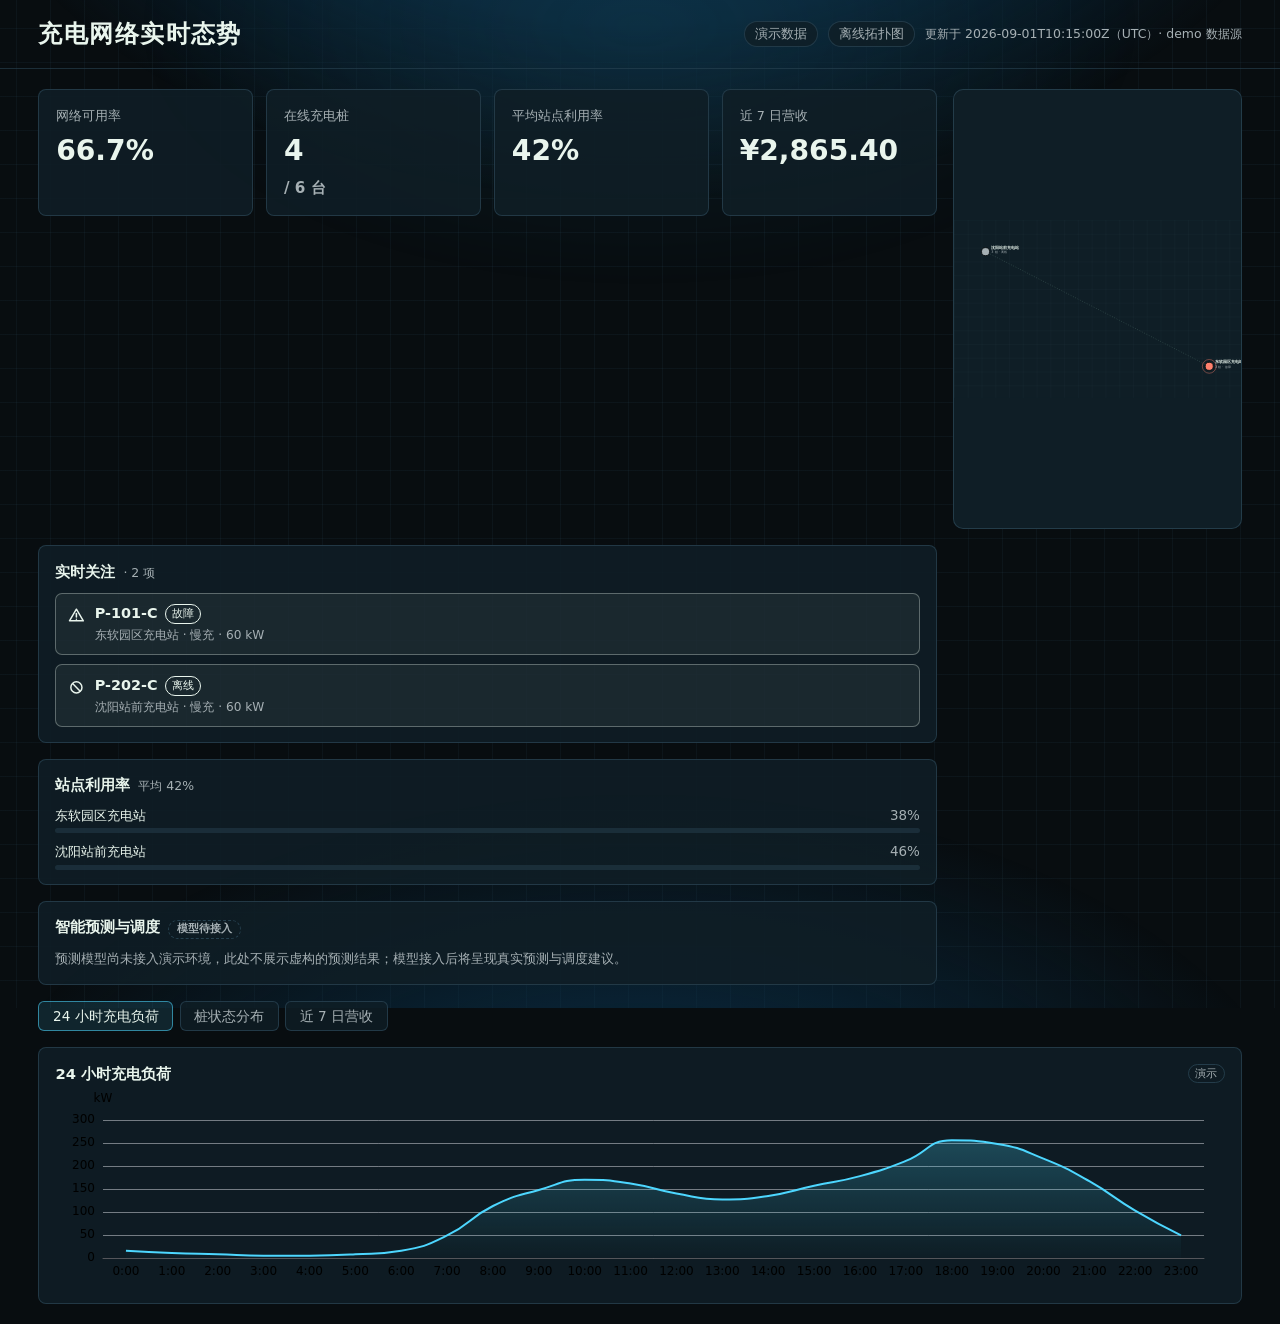
==== dashboard/index.html @ 6f84fc04 "feat(dashboard): add offline web dashboard T-C1.1 Web 实时态势大屏（Task 7-12）： - serve.py 本地离线服务 + runtime" ====
<!DOCTYPE html>
<html lang="zh-CN">
<head>
  <meta charset="utf-8">
  <meta name="viewport" content="width=device-width, initial-scale=1">
  <title>充电网络实时态势（演示）</title>
  <link rel="stylesheet" href="css/generated/theme.css">
  <link rel="stylesheet" href="css/app.css">
</head>
<body class="app-backdrop">
  <noscript>
    <p class="noscript-notice">本页面需要启用 JavaScript 才能展示充电网络实时态势。请启用脚本后刷新。</p>
  </noscript>

  <header class="command-header">
    <h1 class="command-title">充电网络实时态势</h1>
    <div class="command-meta">
      <span id="sourceBadge" class="command-chip" title="数据口径与 Qt 管理端 Mock 同源">演示数据</span>
      <span id="mapModeBadge" class="command-chip">地图模式未知</span>
      <span id="freshness" class="command-freshness"></span>
    </div>
  </header>

  <main class="dashboard-shell">
    <section class="panorama" aria-label="充电网络实时态势主区">
      <!-- 左栏：网络健康与关键指标（1920 全景态竖排；1366 起自动转顶部横向指标条） -->
      <section id="overview-metrics" class="metric-strip" aria-label="网络健康与关键指标"></section>

      <!-- 中央：实时态势地图（最高视觉层级；wrapper 承载聚焦详情卡的定位） -->
      <div class="map-wrap">
        <div id="map-surface" class="map-panel" role="application"
             aria-label="站点分布地图（可点击站点查看告警，Esc 退出聚焦）"></div>
        <aside id="focus-detail" class="focus-detail" hidden aria-label="异常聚焦详情"></aside>
      </div>

      <!-- 右栏：实时关注 + 站点利用率排行 + 预测预留 -->
      <aside class="right-rail" aria-label="实时关注与经营摘要">
        <div class="rail-block rail-alerts">
          <h2 class="rail-title">实时关注<span id="attentionCount" class="count"></span></h2>
          <div id="alertList" class="alert-list"></div>
        </div>
        <div class="rail-block">
          <h2 class="rail-title">站点利用率<span class="count">平均 <span id="avgUtilization"></span></span></h2>
          <ol id="utilizationList" class="util-list"></ol>
        </div>
        <div class="rail-block" aria-label="智能预测与调度">
          <h2 class="rail-title">智能预测与调度 <span class="model-chip">模型待接入</span></h2>
          <p class="model-note">预测模型尚未接入演示环境，此处不展示虚构的预测结果；模型接入后将呈现真实预测与调度建议。</p>
        </div>
      </aside>
    </section>

    <!-- 底部：经营与运行板块（全景态三图并列；紧凑态为页签，默认 24h 负荷） -->
    <section id="operations-strip" class="operations-strip" aria-label="运行与经营效率">
      <nav class="ops-tabs" aria-label="趋势图页签">
        <button type="button" class="ops-tab is-active" data-chart-tab="chart-load" aria-pressed="true">24 小时充电负荷</button>
        <button type="button" class="ops-tab" data-chart-tab="chart-states" aria-pressed="false">桩状态分布</button>
        <button type="button" class="ops-tab" data-chart-tab="chart-revenue" aria-pressed="false">近 7 日营收</button>
      </nav>
      <div class="panel chart-panel" data-chart-panel="chart-load">
        <h2 class="panel-title">24 小时充电负荷 <span class="demo-badge">演示</span></h2>
        <div id="chart-load" class="chart-box" role="img" aria-label="24 小时充电负荷折线图（演示数据）"></div>
      </div>
      <div class="panel chart-panel" data-chart-panel="chart-states">
        <h2 class="panel-title">桩状态分布 <span class="demo-badge">演示</span></h2>
        <div id="chart-states" class="chart-box" role="img" aria-label="充电桩五态分布环图（演示数据）"></div>
      </div>
      <div class="panel chart-panel" data-chart-panel="chart-revenue">
        <h2 class="panel-title">近 7 日营收趋势 <span class="demo-badge">演示</span></h2>
        <div id="chart-revenue" class="chart-box" role="img" aria-label="近 7 日营收趋势图（演示数据）"></div>
      </div>
    </section>
  </main>

  <div id="globalState" role="status" aria-live="polite" class="sr-only"></div>

  <script src="vendor/echarts.min.js"></script>
  <script src="runtime-config.js"></script>
  <script type="module" src="js/app.js"></script>
</body>
</html>
---- dashboard/css/generated/theme.css ----
:root {
  --night-bg: #080D10;
  --night-surface: #0F1E26;
  --night-text: #E9F5ED;
  --night-muted-text: #A6B0B4;
  --night-decorative: #2A4554;
  --night-topology-line: #6B9184;
  --night-focus: #4DD7FF;
  --night-deep: #0A3552;
  --state-idle: #B7F36A;
  --state-reserved: #F5C451;
  --state-charging: #4DD7FF;
  --state-fault: #FF806D;
  --state-offline: #A6B0B4;
  --state-unknown: #93A19B;
  --motion-aurora: 11000ms;
  --motion-charging-pulse: 2600ms;
  --motion-fault-pulse: 2800ms;
}
---- dashboard/css/app.css ----
/* 充电网络实时态势大屏 —— 应用样式（夜班态 · 青蓝主调）。
   视觉基线：design spec §2 / web-breathing-gradient-v4/v6 原始稿
   （顶部蓝色天光 + 青蓝地图纵深；能源绿只表达在线/能量流，不扩大绿色环境光）。
   颜色只来自 css/generated/theme.css（design-tokens.json 生成，勿手改令牌）；
   层次过渡用 color-mix 由令牌色派生。 */

:root {
  color-scheme: dark;
}

* {
  box-sizing: border-box;
}

html {
  background: var(--night-bg); /* 青蓝黑 #080D10 */
}

body {
  margin: 0;
  background: transparent;
  color: var(--night-text);
  font-family: system-ui, "Segoe UI", "Microsoft YaHei", "PingFang SC", sans-serif;
  line-height: 1.5;
  min-height: 100vh;
}

/* ---------- 呼吸极光背景（v6 形态） ----------
   层 1 ::before：顶部中央蓝色天光（deepBlue）+ 青色微光网格纹理 + dark-breath 亮度呼吸
   层 2 ::after ：中央青蓝极光光晕（聚焦蓝派生，低透明）+ aurora-breathe 扩散/回落
   四段式 0→45→90→100（端点同值、无 alternate、90-100% 自然停顿），周期 11s。 */

.app-backdrop::before,
.app-backdrop::after {
  content: "";
  position: fixed;
  inset: -12%;
  pointer-events: none;
  z-index: -1;
  will-change: opacity, transform;
}

/* 层 1：顶部天光 + 底部纵深 + 青色微光网格（装饰结构色 8% 透明） */
.app-backdrop::before {
  background:
    radial-gradient(58% 52% at 50% -12%, var(--night-deep) 0%, color-mix(in srgb, var(--night-deep) 55%, var(--night-bg)) 46%, transparent 76%),
    radial-gradient(70% 60% at 50% 118%, var(--night-deep) 0%, transparent 62%),
    linear-gradient(color-mix(in srgb, var(--night-decorative) 16%, transparent) 1px, transparent 1px),
    linear-gradient(90deg, color-mix(in srgb, var(--night-decorative) 16%, transparent) 1px, transparent 1px);
  background-size: auto, auto, 34px 34px, 34px 34px;
  animation-name: dark-breathe;
  animation-duration: 11s;
  animation-timing-function: ease-in-out;
  animation-iteration-count: infinite;
}

/* 层 2：中央青蓝极光（青=聚焦蓝与深蓝的派生，绝不使用能源绿作环境光） */
.app-backdrop::after {
  background:
    radial-gradient(46% 34% at 50% 12%, color-mix(in srgb, var(--night-deep) 55%, var(--state-charging)) 0%, transparent 70%);
  opacity: 0.14;
  animation-name: aurora-breathe;
  animation-duration: 11s;
  animation-timing-function: ease-in-out;
  animation-iteration-count: infinite;
}

@keyframes aurora-breathe {
  0%   { opacity: 0.1; transform: scale(0.96) translateY(0); }
  45%  { opacity: 0.3; transform: scale(1.06) translateY(-1.5%); }
  90%  { opacity: 0.1; transform: scale(0.96) translateY(0); }
  100% { opacity: 0.1; transform: scale(0.96) translateY(0); }
}

@keyframes dark-breathe {
  0%   { filter: saturate(0.85) brightness(0.9); }
  45%  { filter: saturate(1.12) brightness(1.12); }
  90%  { filter: saturate(0.85) brightness(0.9); }
  100% { filter: saturate(0.85) brightness(0.9); }
}

/* ---------- 状态语义（颜色 + 中文 + 图标三编码） ---------- */

.state-idle { color: var(--state-idle); }
.state-reserved { color: var(--state-reserved); }
.state-charging { color: var(--state-charging); }
.state-fault { color: var(--state-fault); }
.state-offline { color: var(--state-offline); }
.state-unknown { color: var(--state-unknown); }

.status-icon {
  width: 1.05em;
  height: 1.05em;
  display: inline-block;
  flex: none;
  vertical-align: -0.15em;
}

.status-chip {
  display: inline-flex;
  align-items: center;
  gap: 0.4em;
  padding: 0.16em 0.6em;
  border-radius: 6px;
  border: 1px solid color-mix(in srgb, currentColor 42%, transparent);
  background: color-mix(in srgb, currentColor 8%, transparent);
  white-space: nowrap;
  font-size: 0.86em;
}

/* ---------- 拓扑图（离线兜底） ---------- */

.topo-map {
  display: block;
  position: absolute;
  inset: 0;
  width: 100%;
  height: 100%;
}

.topo-grid-line {
  stroke: color-mix(in srgb, var(--night-decorative) 55%, transparent);
  stroke-width: 1;
}

.topo-link {
  stroke: var(--night-topology-line);
  stroke-width: 1.5;
  stroke-dasharray: 3 6;
  opacity: 0.8;
}

.topo-node {
  cursor: pointer;
  outline: none;
  transition: opacity 200ms ease;
}

.topo-halo {
  fill: none;
  stroke: currentColor;
  stroke-width: 2;
  opacity: 0;
}

.topo-node[data-motion="pulse"] .topo-halo,
.topo-node[data-motion="attention"] .topo-halo {
  animation: status-pulse var(--motion-charging-pulse) ease-in-out infinite;
  opacity: 0.7;
}

.topo-node[data-motion="attention"] .topo-halo {
  animation-duration: var(--motion-fault-pulse);
}

.topo-node:focus-visible .topo-halo,
.topo-node.topo-focused .topo-halo {
  opacity: 1;
}

.topo-node:focus-visible {
  outline: 2px solid var(--night-focus);
  outline-offset: 4px;
  border-radius: 8px;
}

/* 异常聚焦：非相关节点降低视觉权重 */
.topo-map.has-focus .topo-node:not(.topo-focused) {
  opacity: 0.3;
}

.topo-map.has-focus .topo-node.topo-focused {
  filter: drop-shadow(0 0 6px color-mix(in srgb, var(--night-focus) 60%, transparent));
}

.topo-label {
  fill: var(--night-text);
  font-size: 15px;
  font-weight: 600;
}

.topo-meta {
  fill: var(--night-muted-text);
  font-size: 12px;
}

@keyframes status-pulse {
  0%, 100% { opacity: 0.25; }
  50% { opacity: 1; }
}

/* ---------- 头部命令条 ---------- */

.command-header {
  display: flex;
  align-items: center;
  justify-content: space-between;
  gap: 1rem;
  padding: 1rem clamp(1.25rem, 3vw, 2.5rem);
  border-bottom: 1px solid color-mix(in srgb, var(--night-decorative) 60%, transparent);
}

.command-title {
  margin: 0;
  font-size: clamp(1.15rem, 2vw, 1.5rem);
  font-weight: 650;
  letter-spacing: 0.06em;
}

.command-meta {
  display: flex;
  align-items: center;
  gap: 0.6rem;
  flex-wrap: wrap;
}

.command-chip {
  font-size: 0.8rem;
  padding: 0.2em 0.8em;
  border: 1px solid color-mix(in srgb, var(--night-decorative) 70%, transparent);
  border-radius: 999px;
  color: var(--night-muted-text);
  background: color-mix(in srgb, var(--night-surface) 80%, transparent);
}

.command-freshness {
  font-size: 0.78rem;
  color: var(--night-muted-text);
}

/* ---------- 主屏布局 ----------
   >=1501px 全景态（spec §5.4）：左指标栏 18% + 中央地图 + 右栏 23%（关注/利用率/预测）+ 底部三图
   <=1500px 紧凑态（spec §5.5）：顶部横向指标条 + 地图最大 + 右栏 + 底部单图页签（默认 24h）
   <=900px 单列信息流 */

.dashboard-shell {
  display: grid;
  gap: 1rem;
  padding: clamp(0.9rem, 1.6vw, 1.4rem) clamp(1.25rem, 3vw, 2.5rem);
  max-width: 1920px;
  margin: 0 auto;
}

/* 三栏：左指标（竖排）、中央态势、右关注 */
.panorama {
  display: grid;
  grid-template-columns: clamp(190px, 18%, 230px) minmax(0, 1fr) clamp(300px, 23%, 360px);
  gap: 1rem;
  align-items: stretch;
}

.metric-strip {
  display: grid;
  grid-template-columns: 1fr; /* 左栏竖排（全景态） */
  gap: 0.8rem;
  align-content: start;
}

.metric-card {
  display: flex;
  flex-direction: column;
  gap: 0.3rem;
  padding: 0.95rem 1.05rem;
  background: color-mix(in srgb, var(--night-surface) 88%, transparent);
  border: 1px solid color-mix(in srgb, var(--night-decorative) 72%, transparent);
  border-radius: 8px;
  transition: border-color 150ms ease, background-color 150ms ease;
}

.metric-label {
  color: var(--night-muted-text);
  font-size: 0.8rem;
}

.metric-value {
  font-size: clamp(1.4rem, 2.2vw, 1.9rem);
  font-weight: 650;
  font-variant-numeric: tabular-nums;
}

.metric-value.metric-sub {
  font-size: 0.95rem;
  color: var(--night-muted-text);
}

.map-wrap {
  position: relative;
  min-width: 0;
  min-height: 520px;
}

.map-panel {
  position: absolute;
  inset: 0;
  background: var(--night-surface);
  border: 1px solid color-mix(in srgb, var(--night-decorative) 78%, transparent);
  border-radius: 10px;
  overflow: hidden;
}

/* 聚焦详情卡（地图左下角） */
.focus-detail {
  position: absolute;
  left: 14px;
  bottom: 14px;
  max-width: min(400px, 60%);
  padding: 0.85rem 1rem;
  background: color-mix(in srgb, var(--night-surface) 92%, transparent);
  border: 1px solid color-mix(in srgb, var(--night-focus) 34%, var(--night-decorative));
  border-radius: 8px;
  backdrop-filter: blur(3px);
  z-index: 3;
}

.focus-detail[hidden] {
  display: none;
}

.focus-detail .fd-head {
  display: flex;
  align-items: center;
  gap: 0.5rem;
  font-weight: 650;
  margin-bottom: 0.3rem;
}

.focus-detail .fd-close {
  margin-left: auto;
  border: 0;
  background: transparent;
  color: var(--night-muted-text);
  cursor: pointer;
  font-size: 1rem;
  line-height: 1;
  padding: 0.1rem 0.35rem;
  border-radius: 5px;
  transition: color 150ms ease, background-color 150ms ease;
}

.focus-detail .fd-close:hover {
  color: var(--night-text);
  background: color-mix(in srgb, var(--night-decorative) 35%, transparent);
}

.focus-detail dl {
  margin: 0;
  display: grid;
  grid-template-columns: auto 1fr;
  gap: 0.18rem 0.9rem;
  font-size: 0.84rem;
}

.focus-detail dt {
  color: var(--night-muted-text);
}

.focus-detail dd {
  margin: 0;
  font-variant-numeric: tabular-nums;
}

.right-rail {
  display: flex;
  flex-direction: column;
  gap: 1rem;
  min-width: 0;
}

.rail-block {
  display: flex;
  flex-direction: column;
  gap: 0.6rem;
  padding: 0.9rem 1rem;
  background: color-mix(in srgb, var(--night-surface) 88%, transparent);
  border: 1px solid color-mix(in srgb, var(--night-decorative) 72%, transparent);
  border-radius: 8px;
  min-height: 0;
}

.rail-block.rail-alerts {
  flex: 1 1 auto;
}

.rail-title {
  margin: 0;
  font-size: 0.92rem;
  font-weight: 600;
  display: flex;
  align-items: baseline;
  gap: 0.5rem;
}

.rail-title .count {
  color: var(--night-muted-text);
  font-weight: 500;
  font-size: 0.78rem;
}

.alert-list {
  display: flex;
  flex-direction: column;
  gap: 0.55rem;
  overflow-y: auto;
  flex: 1;
  min-height: 0;
}

.alert-item {
  display: flex;
  align-items: flex-start;
  gap: 0.6rem;
  text-align: left;
  padding: 0.62rem 0.75rem;
  border-radius: 7px;
  border: 1px solid color-mix(in srgb, currentColor 32%, transparent);
  background: color-mix(in srgb, currentColor 6%, transparent);
  cursor: pointer;
  font: inherit;
  color: inherit;
  transition: border-color 150ms ease, background-color 150ms ease;
}

.alert-item .status-icon {
  margin-top: 0.22em;
  color: currentColor;
}

.alert-body {
  display: flex;
  flex-direction: column;
  gap: 0.08rem;
  min-width: 0;
}

.alert-head {
  display: flex;
  align-items: center;
  gap: 0.45rem;
  flex-wrap: wrap;
}

.alert-head strong {
  font-size: 0.9rem;
  font-variant-numeric: tabular-nums;
}

.alert-tag {
  font-size: 0.7rem;
  padding: 0.04em 0.55em;
  border-radius: 999px;
  border: 1px solid currentColor;
}

.alert-meta {
  font-size: 0.76rem;
  color: var(--night-muted-text);
  overflow: hidden;
  text-overflow: ellipsis;
  white-space: nowrap;
}

.alert-item.alert-active {
  border-color: var(--night-focus);
  box-shadow: inset 0 0 0 1px color-mix(in srgb, var(--night-focus) 60%, transparent);
}

.rail-empty {
  color: var(--night-muted-text);
  font-size: 0.88rem;
  margin: 0.2rem 0;
}

/* 站点利用率排行 */
.util-list {
  display: flex;
  flex-direction: column;
  gap: 0.55rem;
  list-style: none;
  margin: 0;
  padding: 0;
}

.util-item {
  display: grid;
  grid-template-columns: minmax(0, 1fr) auto;
  gap: 0.15rem 0.6rem;
  align-items: center;
}

.util-name {
  font-size: 0.84rem;
  overflow: hidden;
  text-overflow: ellipsis;
  white-space: nowrap;
}

.util-value {
  font-size: 0.84rem;
  color: var(--night-muted-text);
  font-variant-numeric: tabular-nums;
}

.util-track {
  grid-column: 1 / -1;
  height: 5px;
  border-radius: 3px;
  background: color-mix(in srgb, var(--night-decorative) 45%, transparent);
  overflow: hidden;
}

.util-bar {
  height: 100%;
  border-radius: 3px;
  background: linear-gradient(90deg, var(--state-charging), color-mix(in srgb, var(--state-charging) 45%, var(--state-idle)));
  transition: width 200ms ease;
}

/* 模型能力预留 */
.model-note {
  margin: 0;
  font-size: 0.8rem;
  line-height: 1.6;
  color: var(--night-muted-text);
}

.model-chip {
  font-size: 0.68rem;
  color: var(--night-muted-text);
  border: 1px dashed color-mix(in srgb, var(--night-decorative) 90%, transparent);
  border-radius: 999px;
  padding: 0.05em 0.7em;
  white-space: nowrap;
}

/* ---------- 经营板块（全景态：底部三图并列） ---------- */

.operations-strip {
  display: grid;
  grid-template-columns: repeat(3, minmax(0, 1fr));
  gap: 1rem;
}

.panel {
  background: color-mix(in srgb, var(--night-surface) 88%, transparent);
  border: 1px solid color-mix(in srgb, var(--night-decorative) 72%, transparent);
  border-radius: 8px;
  padding: 0.9rem 1rem 0.7rem;
  min-width: 0;
}

.panel-title {
  margin: 0 0 0.45rem;
  font-size: 0.92rem;
  font-weight: 600;
  display: flex;
  align-items: center;
  gap: 0.5rem;
  justify-content: space-between;
}

.demo-badge {
  font-size: 0.66rem;
  font-weight: 500;
  color: var(--night-muted-text);
  border: 1px solid color-mix(in srgb, var(--night-decorative) 80%, transparent);
  border-radius: 999px;
  padding: 0.04em 0.6em;
}

.chart-box {
  width: 100%;
  height: 200px;
}

/* 1366 页签（紧凑态显示，全景态隐藏） */
.ops-tabs {
  display: none;
}

/* ---------- 通用 ---------- */

.local-error {
  display: flex;
  flex-direction: column;
  gap: 0.3rem;
  padding: 1.2rem;
  margin: 0.8rem;
  border: 1px dashed var(--state-fault);
  border-radius: 8px;
  color: var(--state-fault);
  background: color-mix(in srgb, var(--state-fault) 6%, transparent);
  font-size: 0.86rem;
}

:focus-visible {
  outline: 2px solid var(--night-focus);
  outline-offset: 2px;
  border-radius: 6px;
}

.sr-only {
  position: absolute;
  width: 1px;
  height: 1px;
  padding: 0;
  margin: -1px;
  overflow: hidden;
  clip: rect(0 0 0 0);
  white-space: nowrap;
  border: 0;
}

.noscript-notice {
  padding: 1rem;
  color: var(--night-text);
}

/* ---------- 响应式 ---------- */

@media (max-width: 1500px) {
  .panorama {
    grid-template-columns: minmax(0, 1fr) clamp(280px, 24%, 340px);
  }

  /* 指标移到顶部横向指标条（spec §5.5） */
  .metric-strip {
    grid-template-columns: repeat(4, minmax(0, 1fr));
  }

  .map-wrap {
    min-height: 440px;
  }

  .right-rail {
    display: flex;
  }

  .operations-strip {
    grid-template-columns: minmax(0, 1fr);
  }

  .chart-panel[data-tab-hidden="true"] {
    display: none;
  }

  .ops-tabs {
    display: flex;
    gap: 0.4rem;
    flex-wrap: wrap;
  }

  .ops-tab {
    font: inherit;
    font-size: 0.85rem;
    padding: 0.3em 1em;
    border-radius: 6px;
    border: 1px solid color-mix(in srgb, var(--night-decorative) 75%, transparent);
    background: color-mix(in srgb, var(--night-surface) 80%, transparent);
    color: var(--night-muted-text);
    cursor: pointer;
    transition: color 150ms ease, border-color 150ms ease, background-color 150ms ease;
  }

  .ops-tab:hover {
    color: var(--night-text);
  }

  .ops-tab.is-active {
    color: var(--night-text);
    border-color: color-mix(in srgb, var(--night-focus) 55%, transparent);
    background: color-mix(in srgb, var(--night-focus) 12%, transparent);
  }

  .panel.chart-panel {
    transition: opacity 200ms ease;
  }
}

@media (max-width: 900px) {
  .command-header {
    align-items: flex-start;
    flex-direction: column;
  }

  .dashboard-shell {
    padding: 0.9rem;
  }

  .panorama {
    grid-template-columns: minmax(0, 1fr);
  }

  .metric-strip {
    grid-template-columns: repeat(2, minmax(0, 1fr));
  }

  .metric-card:first-child {
    grid-column: 1 / -1;
  }

  .map-wrap {
    min-height: 420px;
  }

  .right-rail {
    order: 0;
  }

  .rail-alerts {
    order: -1;
  }

  .focus-detail {
    max-width: calc(100% - 28px);
  }
}

/* ---------- 无障碍降级 ---------- */

@media (prefers-reduced-motion: reduce) {
  .app-backdrop::before {
    animation: none;
    filter: saturate(1) brightness(1); /* 静态中间态 */
  }

  .app-backdrop::after {
    animation: none;
    opacity: 0.22;
  }

  .topo-node .topo-halo {
    animation: none;
  }

  *,
  *::before,
  *::after {
    animation-duration: 0.01ms !important;
    animation-iteration-count: 1 !important;
    transition-duration: 0.01ms !important;
    scroll-behavior: auto !important;
  }
}
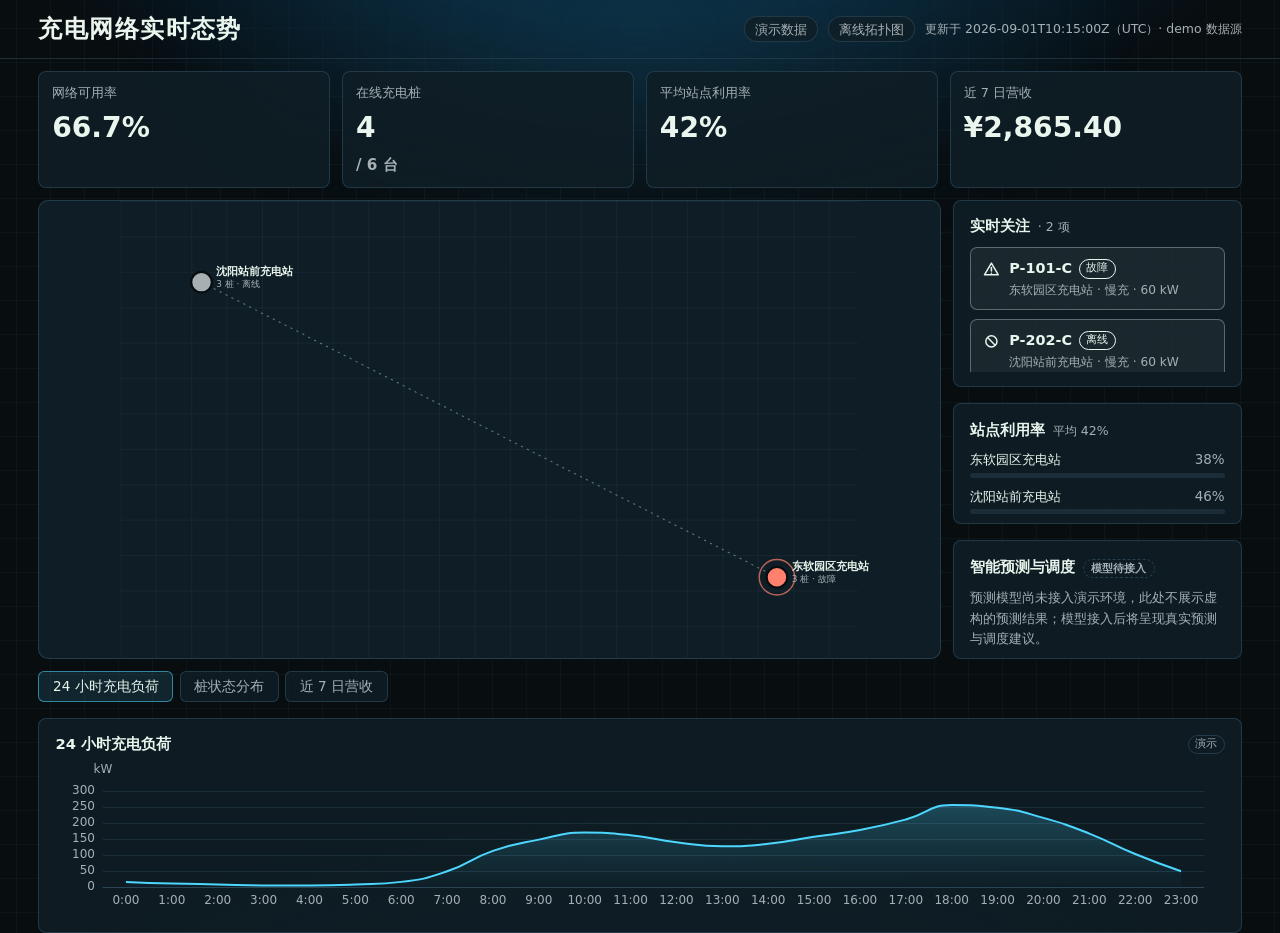
==== commit 090404cb: "fix(dashboard): unified-ui review fixes - 1366x768 compact layout: explicit grid placement (metrics " ====
--- a/dashboard/index.html
+++ b/dashboard/index.html
@@ -20,6 +20,18 @@
       <span id="freshness" class="command-freshness"></span>
     </div>
   </header>
+
+  <!-- 页面级状态区：loading/empty/error/offline/stale 的统一呈现；
+       阻断态盖住主内容，非阻断态（offline/stale/有快照的 error）以横幅叠加 -->
+  <section id="pageState" class="page-state" role="status" aria-live="polite" hidden>
+    <span data-page-state-icon aria-hidden="true"></span>
+    <div class="page-state-body">
+      <strong data-page-state-title></strong>
+      <span data-page-state-description></span>
+      <span data-page-state-freshness class="page-state-freshness" hidden></span>
+    </div>
+    <button data-page-state-action type="button"></button>
+  </section>
 
   <main class="dashboard-shell">
     <section class="panorama" aria-label="充电网络实时态势主区">
--- a/dashboard/css/app.css
+++ b/dashboard/css/app.css
@@ -164,12 +164,12 @@
   border-radius: 8px;
 }
 
-/* 异常聚焦：非相关节点降低视觉权重 */
-.topo-map.has-focus .topo-node:not(.topo-focused) {
+/* 异常聚焦：非相关节点降低视觉权重（has-focus 加在 .map-panel 上，拓扑/在线双模式共用） */
+.map-panel.has-focus .topo-node:not(.topo-focused) {
   opacity: 0.3;
 }
 
-.topo-map.has-focus .topo-node.topo-focused {
+.map-panel.has-focus .topo-node.topo-focused {
   filter: drop-shadow(0 0 6px color-mix(in srgb, var(--night-focus) 60%, transparent));
 }
 
@@ -226,6 +226,152 @@
 .command-freshness {
   font-size: 0.78rem;
   color: var(--night-muted-text);
+}
+
+/* ---------- 页面级状态区（loading/empty/error/offline/stale 统一呈现） ---------- */
+
+.page-state {
+  display: flex;
+  align-items: center;
+  gap: 0.8rem;
+  width: 100%;
+  max-width: 1920px;
+  margin: 0 auto;
+  box-sizing: border-box;
+  padding: 0.55rem clamp(1.25rem, 3vw, 2.5rem);
+  font-size: 0.88rem;
+  color: var(--night-text);
+}
+
+.page-state[hidden] {
+  display: none;
+}
+
+.page-state-icon {
+  width: 18px;
+  height: 18px;
+  flex: none;
+  color: var(--night-focus);
+}
+
+.page-state-body {
+  display: flex;
+  flex-direction: column;
+  gap: 0.1rem;
+  min-width: 0;
+}
+
+.page-state-body strong {
+  font-weight: 600;
+  letter-spacing: 0.02em;
+}
+
+.page-state [data-page-state-description] {
+  color: var(--night-muted-text);
+}
+
+/* 演示注入标识：呈现分支来自 ?state= 时永远可见，不伪装成真实接口结果 */
+.page-state [data-page-state-description][data-demo='true']::after {
+  content: '（演示状态注入）';
+  color: var(--night-focus);
+  margin-left: 0.5em;
+  white-space: nowrap;
+}
+
+.page-state-freshness {
+  color: var(--night-muted-text);
+  font-size: 0.76rem;
+  font-variant-numeric: tabular-nums;
+}
+
+.page-state [data-page-state-action] {
+  margin-left: auto;
+  flex: none;
+  font: inherit;
+  font-size: 0.85rem;
+  padding: 0.38em 1.15em;
+  border-radius: 6px;
+  border: 1px solid color-mix(in srgb, var(--night-focus) 55%, transparent);
+  background: color-mix(in srgb, var(--night-focus) 14%, transparent);
+  color: var(--night-text);
+  cursor: pointer;
+  transition: background-color 150ms ease, border-color 150ms ease;
+}
+
+.page-state [data-page-state-action]:hover {
+  background: color-mix(in srgb, var(--night-focus) 22%, transparent);
+}
+
+/* 非阻断横幅（offline/stale/有快照的 error）：细条贴头部下方 */
+.page-state[data-blocking='false'] {
+  border-bottom: 1px solid color-mix(in srgb, var(--night-decorative) 60%, transparent);
+  background: color-mix(in srgb, var(--night-surface) 55%, transparent);
+}
+
+/* 阻断态（empty / 无快照 error）：主区被隐藏，状态视图占据可视主区 */
+.page-state[data-blocking='true'] {
+  min-height: calc(100vh - 118px);
+  flex-direction: column;
+  justify-content: center;
+  text-align: center;
+  gap: 0.9rem;
+}
+
+.page-state[data-blocking='true'] .page-state-icon {
+  width: 44px;
+  height: 44px;
+}
+
+.page-state[data-blocking='true'] [data-page-state-description] {
+  max-width: 640px;
+}
+
+.page-state[data-blocking='true'] [data-page-state-action] {
+  margin: 0.5rem auto 0;
+}
+
+/* ---------- 初次加载骨架（占位近似真实主区，避免内容出现时跳动） ---------- */
+
+.skel {
+  position: relative;
+  overflow: hidden;
+  background: color-mix(in srgb, var(--night-decorative) 13%, transparent);
+}
+
+.skel::after {
+  content: '';
+  position: absolute;
+  inset: 0;
+  background: linear-gradient(100deg, transparent 30%, color-mix(in srgb, var(--night-text) 7%, transparent) 50%, transparent 70%);
+  transform: translateX(-100%);
+}
+
+@media (prefers-reduced-motion: no-preference) {
+  .skel::after {
+    animation: skel-sweep 1.3s ease-in-out infinite;
+  }
+}
+
+@keyframes skel-sweep {
+  to {
+    transform: translateX(100%);
+  }
+}
+
+.metric-strip .metric-card.skel {
+  min-height: 84px;
+  border-color: transparent;
+}
+
+.map-panel.skel {
+  border-radius: 10px;
+}
+
+.skel-line {
+  display: block;
+  height: 10px;
+  border-radius: 6px;
+  margin-block: 7px;
 }
 
 /* ---------- 主屏布局 ----------
@@ -617,26 +763,58 @@
 
 /* ---------- 响应式 ---------- */
 
-@media (max-width: 1500px) {
+@media (max-width: 1500px) and (min-width: 901px) {
+  .command-header {
+    padding-block: 0.7rem;
+  }
+
+  /* 固定视口高度：上态势（flex 填满）、下 214px 单图页签 */
+  .dashboard-shell {
+    height: calc(100vh - 62px);
+    padding-block: 0.75rem;
+    gap: 0.75rem;
+    grid-template-rows: minmax(0, 1fr) 214px;
+  }
+
   .panorama {
+    min-height: 0;
     grid-template-columns: minmax(0, 1fr) clamp(280px, 24%, 340px);
-  }
-
-  /* 指标移到顶部横向指标条（spec §5.5） */
+    grid-template-rows: auto minmax(0, 1fr);
+    gap: 0.75rem;
+  }
+
+  /* 指标移到顶部横向指标条（spec §5.5）：占满整行，地图在左、右栏在右 */
   .metric-strip {
+    grid-column: 1 / -1;
+    grid-row: 1;
     grid-template-columns: repeat(4, minmax(0, 1fr));
+    gap: 0.75rem;
+  }
+
+  .metric-card {
+    padding: 0.65rem 0.8rem;
   }
 
   .map-wrap {
-    min-height: 440px;
+    grid-column: 1;
+    grid-row: 2;
+    min-height: 0;
   }
 
   .right-rail {
-    display: flex;
+    grid-column: 2;
+    grid-row: 2;
+    min-height: 0;
+    overflow-y: auto;
   }
 
   .operations-strip {
+    min-height: 0;
     grid-template-columns: minmax(0, 1fr);
+  }
+
+  .chart-box {
+    height: 158px;
   }
 
   .chart-panel[data-tab-hidden="true"] {
@@ -674,6 +852,16 @@
   .panel.chart-panel {
     transition: opacity 200ms ease;
   }
+
+  /* 页面非阻断横幅（offline/stale/错误）出现时压缩固定视口主区，避免溢出滚动 */
+  body.has-page-banner .dashboard-shell {
+    height: calc(100vh - 128px);
+  }
+}
+
+/* 阻断态（empty/无快照 error）：主体隐藏，状态视图独占可视区 */
+body.page-blocking .dashboard-shell {
+  display: none;
 }
 
 @media (max-width: 900px) {
@@ -684,10 +872,21 @@
 
   .dashboard-shell {
     padding: 0.9rem;
+    /* 恢复自然纵向滚动，不再受紧凑态固定视口高度与行模板约束 */
+    height: auto;
+    grid-template-rows: none;
   }
 
   .panorama {
     grid-template-columns: minmax(0, 1fr);
+    grid-template-rows: auto;
+  }
+
+  .metric-strip,
+  .map-wrap,
+  .right-rail {
+    grid-column: auto;
+    grid-row: auto;
   }
 
   .metric-strip {
@@ -730,6 +929,8 @@
 
   .topo-node .topo-halo {
     animation: none;
+    /* 动画定义选择器特异性更高，需显式压掉 animation-name */
+    animation-name: none !important;
   }
 
   *,
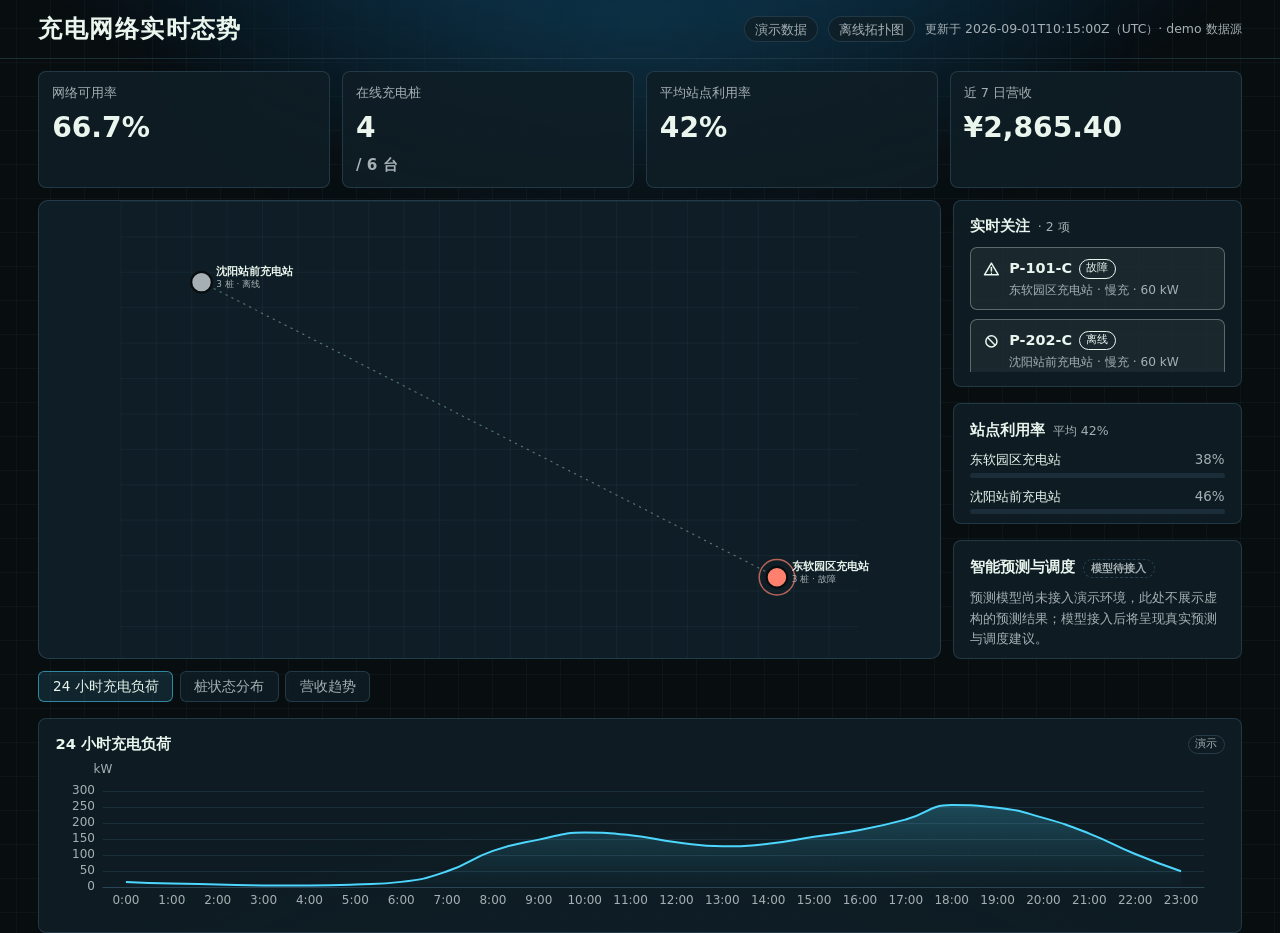
==== commit b67ab690: "feat(ui): add 30-day revenue window (A-02)" ====
--- a/dashboard/index.html
+++ b/dashboard/index.html
@@ -67,7 +67,7 @@
       <nav class="ops-tabs" aria-label="趋势图页签">
         <button type="button" class="ops-tab is-active" data-chart-tab="chart-load" aria-pressed="true">24 小时充电负荷</button>
         <button type="button" class="ops-tab" data-chart-tab="chart-states" aria-pressed="false">桩状态分布</button>
-        <button type="button" class="ops-tab" data-chart-tab="chart-revenue" aria-pressed="false">近 7 日营收</button>
+        <button type="button" class="ops-tab" data-chart-tab="chart-revenue" aria-pressed="false">营收趋势</button>
       </nav>
       <div class="panel chart-panel" data-chart-panel="chart-load">
         <h2 class="panel-title">24 小时充电负荷 <span class="demo-badge">演示</span></h2>
@@ -78,8 +78,14 @@
         <div id="chart-states" class="chart-box" role="img" aria-label="充电桩五态分布环图（演示数据）"></div>
       </div>
       <div class="panel chart-panel" data-chart-panel="chart-revenue">
-        <h2 class="panel-title">近 7 日营收趋势 <span class="demo-badge">演示</span></h2>
-        <div id="chart-revenue" class="chart-box" role="img" aria-label="近 7 日营收趋势图（演示数据）"></div>
+        <div class="panel-head">
+          <h2 class="panel-title">营收趋势 <span class="demo-badge">演示</span></h2>
+          <div class="chart-range" role="group" aria-label="营收趋势时间范围">
+            <button type="button" class="range-btn is-active" data-range-days="7" aria-pressed="true">近 7 日</button>
+            <button type="button" class="range-btn" data-range-days="30" aria-pressed="false">近 30 日</button>
+          </div>
+        </div>
+        <div id="chart-revenue" class="chart-box" role="img" aria-label="营收趋势图（演示数据）"></div>
       </div>
     </section>
   </main>
--- a/dashboard/css/app.css
+++ b/dashboard/css/app.css
@@ -704,6 +704,47 @@
   justify-content: space-between;
 }
 
+/* 营收趋势 7 日/30 日档位（A-02）：标题行右侧控件组 */
+.panel-head {
+  display: flex;
+  align-items: center;
+  justify-content: space-between;
+  gap: 0.5rem;
+  margin: 0 0 0.45rem;
+}
+
+.panel-head .panel-title {
+  margin: 0;
+}
+
+.chart-range {
+  display: inline-flex;
+  gap: 0.25rem;
+}
+
+.range-btn {
+  font: inherit;
+  font-size: 0.72rem;
+  line-height: 1.4;
+  padding: 0.12em 0.7em;
+  border-radius: 4px;
+  border: 1px solid color-mix(in srgb, var(--night-decorative) 65%, transparent);
+  background: transparent;
+  color: var(--night-muted-text);
+  cursor: pointer;
+  transition: color 150ms ease, border-color 150ms ease, background-color 150ms ease;
+}
+
+.range-btn:hover {
+  color: var(--night-text);
+}
+
+.range-btn.is-active {
+  color: var(--night-text);
+  border-color: color-mix(in srgb, var(--night-focus) 55%, transparent);
+  background: color-mix(in srgb, var(--night-focus) 12%, transparent);
+}
+
 .demo-badge {
   font-size: 0.66rem;
   font-weight: 500;
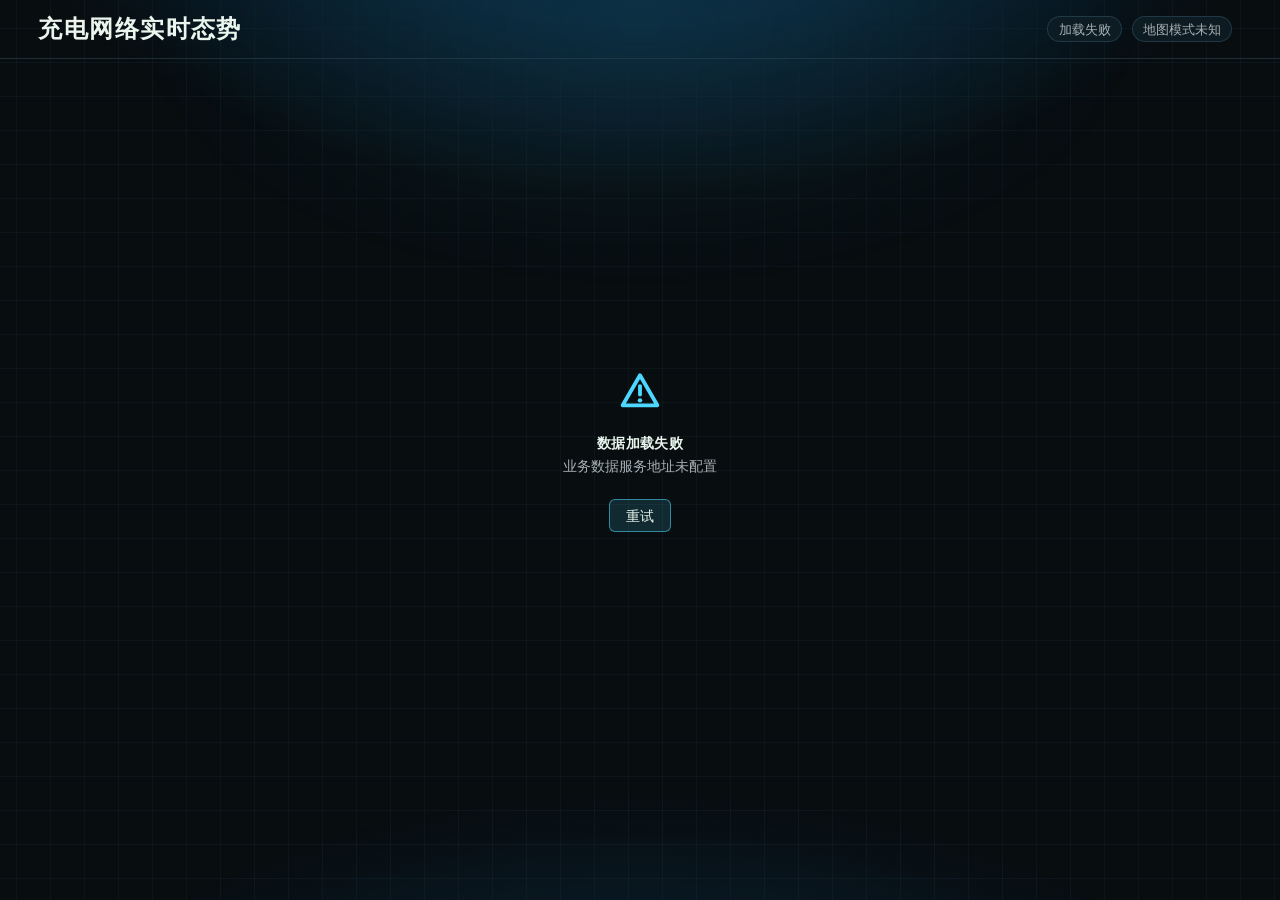
==== commit 3b0c5d77: "feat(dashboard): expand data mining workbench" ====
--- a/dashboard/index.html
+++ b/dashboard/index.html
@@ -3,7 +3,7 @@
 <head>
   <meta charset="utf-8">
   <meta name="viewport" content="width=device-width, initial-scale=1">
-  <title>充电网络实时态势（演示）</title>
+  <title>充电网络实时态势</title>
   <link rel="stylesheet" href="css/generated/theme.css">
   <link rel="stylesheet" href="css/app.css">
 </head>
@@ -15,7 +15,7 @@
   <header class="command-header">
     <h1 class="command-title">充电网络实时态势</h1>
     <div class="command-meta">
-      <span id="sourceBadge" class="command-chip" title="数据口径与 Qt 管理端 Mock 同源">演示数据</span>
+      <span id="sourceBadge" class="command-chip" title="数据口径：第一阶段 Schema v0.4 SQLite 快照">Schema v0.4</span>
       <span id="mapModeBadge" class="command-chip">地图模式未知</span>
       <span id="freshness" class="command-freshness"></span>
     </div>
@@ -34,7 +34,25 @@
   </section>
 
   <main class="dashboard-shell">
-    <section class="panorama" aria-label="充电网络实时态势主区">
+    <div class="workspace-layout">
+      <aside class="workspace-nav" aria-label="二阶段分析导航">
+        <div class="workspace-nav-brand">
+          <span class="workspace-kicker">EV · INTELLIGENCE</span>
+          <strong>分析工作台</strong>
+          <span>Schema v0.4 数据域</span>
+        </div>
+        <nav class="workspace-nav-list">
+          <button type="button" class="workspace-nav-item is-active" data-workspace-page="overview" aria-current="page"><span class="nav-index">01</span><span><b>网络总览</b><small>实时态势与健康度</small></span></button>
+          <button type="button" class="workspace-nav-item" data-workspace-page="forecast"><span class="nav-index">02</span><span><b>智能预测</b><small>负荷 · 推荐 · 预警</small></span></button>
+          <button type="button" class="workspace-nav-item" data-workspace-page="audience"><span class="nav-index">03</span><span><b>用户与设备</b><small>分群 · 运行效率</small></span></button>
+          <button type="button" class="workspace-nav-item" data-workspace-page="operations"><span class="nav-index">04</span><span><b>订单与能源</b><small>转化 · 用能画像</small></span></button>
+          <button type="button" class="workspace-nav-item" data-workspace-page="business"><span class="nav-index">05</span><span><b>收益与站点</b><small>营收 · 经营排行</small></span></button>
+          <button type="button" class="workspace-nav-item" data-workspace-page="service"><span class="nav-index">06</span><span><b>评价与服务</b><small>履约 · 用户反馈</small></span></button>
+        </nav>
+        <div class="workspace-nav-foot"><span class="live-dot"></span><span>数据链路正常</span><span id="navFreshness">—</span></div>
+      </aside>
+      <div class="workspace-content">
+    <section class="panorama" data-workspace-section="overview" aria-label="充电网络实时态势主区">
       <!-- 左栏：网络健康与关键指标（1920 全景态竖排；1366 起自动转顶部横向指标条） -->
       <section id="overview-metrics" class="metric-strip" aria-label="网络健康与关键指标"></section>
 
@@ -45,7 +63,7 @@
         <aside id="focus-detail" class="focus-detail" hidden aria-label="异常聚焦详情"></aside>
       </div>
 
-      <!-- 右栏：实时关注 + 站点利用率排行 + 预测预留 -->
+      <!-- 右栏：实时关注 + 站点利用率排行 + 预测摘要 -->
       <aside class="right-rail" aria-label="实时关注与经营摘要">
         <div class="rail-block rail-alerts">
           <h2 class="rail-title">实时关注<span id="attentionCount" class="count"></span></h2>
@@ -55,39 +73,178 @@
           <h2 class="rail-title">站点利用率<span class="count">平均 <span id="avgUtilization"></span></span></h2>
           <ol id="utilizationList" class="util-list"></ol>
         </div>
-        <div class="rail-block" aria-label="智能预测与调度">
-          <h2 class="rail-title">智能预测与调度 <span class="model-chip">模型待接入</span></h2>
-          <p class="model-note">预测模型尚未接入演示环境，此处不展示虚构的预测结果；模型接入后将呈现真实预测与调度建议。</p>
+        <div class="rail-block rail-analysis" aria-label="智能预测与调度">
+          <h2 class="rail-title">智能预测与调度 <span id="analysisStatus" class="model-chip">加载中</span></h2>
+          <div id="analysisSummary" class="analysis-summary" aria-live="polite">
+            <p class="model-note">正在读取分析服务产物。</p>
+          </div>
         </div>
       </aside>
     </section>
 
     <!-- 底部：经营与运行板块（全景态三图并列；紧凑态为页签，默认 24h 负荷） -->
-    <section id="operations-strip" class="operations-strip" aria-label="运行与经营效率">
+    <section id="operations-strip" class="operations-strip" data-workspace-section="overview" aria-label="运行与经营效率">
       <nav class="ops-tabs" aria-label="趋势图页签">
         <button type="button" class="ops-tab is-active" data-chart-tab="chart-load" aria-pressed="true">24 小时充电负荷</button>
         <button type="button" class="ops-tab" data-chart-tab="chart-states" aria-pressed="false">桩状态分布</button>
         <button type="button" class="ops-tab" data-chart-tab="chart-revenue" aria-pressed="false">营收趋势</button>
       </nav>
       <div class="panel chart-panel" data-chart-panel="chart-load">
-        <h2 class="panel-title">24 小时充电负荷 <span class="demo-badge">演示</span></h2>
-        <div id="chart-load" class="chart-box" role="img" aria-label="24 小时充电负荷折线图（演示数据）"></div>
+        <h2 class="panel-title">24 小时充电负荷 <span class="demo-badge">Schema 快照</span></h2>
+        <div id="chart-load" class="chart-box" role="img" aria-label="24 小时充电负荷折线图（Schema v0.4 快照）"></div>
       </div>
       <div class="panel chart-panel" data-chart-panel="chart-states">
-        <h2 class="panel-title">桩状态分布 <span class="demo-badge">演示</span></h2>
-        <div id="chart-states" class="chart-box" role="img" aria-label="充电桩五态分布环图（演示数据）"></div>
+        <h2 class="panel-title">桩状态分布 <span class="demo-badge">Schema 快照</span></h2>
+        <div id="chart-states" class="chart-box" role="img" aria-label="充电桩五态分布环图（Schema v0.4 快照）"></div>
       </div>
       <div class="panel chart-panel" data-chart-panel="chart-revenue">
         <div class="panel-head">
-          <h2 class="panel-title">营收趋势 <span class="demo-badge">演示</span></h2>
+          <h2 class="panel-title">营收趋势 <span class="demo-badge">Schema 快照</span></h2>
           <div class="chart-range" role="group" aria-label="营收趋势时间范围">
             <button type="button" class="range-btn is-active" data-range-days="7" aria-pressed="true">近 7 日</button>
             <button type="button" class="range-btn" data-range-days="30" aria-pressed="false">近 30 日</button>
           </div>
         </div>
-        <div id="chart-revenue" class="chart-box" role="img" aria-label="营收趋势图（演示数据）"></div>
-      </div>
-    </section>
+        <div id="chart-revenue" class="chart-box" role="img" aria-label="营收趋势图（Schema v0.4 快照）"></div>
+      </div>
+    </section>
+
+    <section id="overview-mining" class="overview-mining" data-workspace-section="overview" aria-label="网络总览数据挖掘摘要">
+      <div class="section-heading">
+        <div>
+          <h2>网络诊断摘要</h2>
+          <p>把实时状态、历史订单和站点画像合并为可解释的运营信号</p>
+        </div>
+        <span class="section-note">4 个方法模块 · 同一份 Schema v0.4 快照</span>
+      </div>
+      <div class="overview-insight-grid">
+        <article class="insight-card">
+          <div class="insight-card-head"><h3>网络健康评分</h3><span class="method-badge">加权评分</span></div>
+          <p class="insight-caption">按可用率、利用率、故障占比和订单完成率形成运营健康度。</p>
+          <div id="overview-health" class="insight-content" role="img" aria-label="网络健康评分"></div>
+        </article>
+        <article class="insight-card">
+          <div class="insight-card-head"><h3>设备异常扫描</h3><span class="method-badge">z-score</span></div>
+          <p class="insight-caption">以累计充电次数识别偏离群体基线的桩，避免只看当前状态。</p>
+          <div id="overview-anomalies" class="insight-content" role="img" aria-label="设备异常扫描结果"></div>
+        </article>
+        <article class="insight-card">
+          <div class="insight-card-head"><h3>站点负荷分层</h3><span class="method-badge">聚类画像</span></div>
+          <p class="insight-caption">以利用率、能耗和营收组合标注高负荷、均衡、低负荷站点。</p>
+          <div id="overview-clusters" class="insight-content" role="img" aria-label="站点负荷分层"></div>
+        </article>
+        <article class="insight-card">
+          <div class="insight-card-head"><h3>峰谷用能结构</h3><span class="method-badge">时序分解</span></div>
+          <p class="insight-caption">将小时负荷压缩为夜间、早高峰、日间和晚高峰四个时段。</p>
+          <div id="overview-energy-bands" class="insight-content" role="img" aria-label="峰谷用能结构"></div>
+        </article>
+      </div>
+    </section>
+
+    <section id="analysis-workbench" class="analysis-workbench" aria-label="二阶段大数据分析工作台" hidden>
+      <div class="workbench-head">
+        <div>
+          <h2 class="workbench-title">二阶段大数据分析工作台</h2>
+          <p class="workbench-subtitle">基于 Schema v0.4 订单、用户、设备和能源事实；点击模块切换分析视角</p>
+        </div>
+        <span id="analysisSnapshotMeta" class="analysis-meta">等待快照</span>
+      </div>
+      <nav class="analysis-tabs" aria-label="分析模块">
+        <button type="button" class="analysis-tab" data-analysis-tab="forecast" aria-pressed="false">机器学习预测</button>
+        <button type="button" class="analysis-tab is-active" data-analysis-tab="users" aria-pressed="true">充电用户</button>
+        <button type="button" class="analysis-tab" data-analysis-tab="equipment" aria-pressed="false">充电设备</button>
+        <button type="button" class="analysis-tab" data-analysis-tab="orders" aria-pressed="false">充电订单</button>
+        <button type="button" class="analysis-tab" data-analysis-tab="energy" aria-pressed="false">充电能源</button>
+        <button type="button" class="analysis-tab" data-analysis-tab="revenue" aria-pressed="false">运营收益</button>
+        <button type="button" class="analysis-tab" data-analysis-tab="stations" aria-pressed="false">站点运营</button>
+        <button type="button" class="analysis-tab" data-analysis-tab="service" aria-pressed="false">评价与服务</button>
+      </nav>
+      <div class="analysis-grid">
+        <article class="analysis-panel" data-analysis-panel="forecast" data-analysis-group="forecast" hidden>
+          <h3>1/6/24 小时负荷预测 <span class="method-badge" data-forecast-method>模型回归</span></h3><p class="analysis-caption">Spark MLlib 模型输出；鼠标悬停查看预测值，右侧摘要同步推荐与预警</p>
+          <div id="analysis-forecast" class="analysis-chart" role="img" aria-label="机器学习一小时六小时二十四小时负荷预测图"></div>
+          <div id="analysis-forecast-meta" class="forecast-meta" aria-live="polite">等待分析服务</div>
+        </article>
+        <article class="analysis-panel" data-analysis-panel="forecast-quality" data-analysis-group="forecast" hidden>
+          <h3>模型验证与误差</h3><p class="analysis-caption">读取训练产物的 MAE、RMSE 和验证集规模，区分可用模型与降级基线。</p>
+          <div id="analysis-forecast-quality" class="analysis-chart" role="img" aria-label="负荷预测模型验证指标"></div>
+        </article>
+        <article class="analysis-panel" data-analysis-panel="forecast-residuals" data-analysis-group="forecast" hidden>
+          <h3>预测区间与残差</h3><p class="analysis-caption">按站点展示预测负荷离群程度；没有真实区间时明确显示“未提供”，不伪造置信度。</p>
+          <div id="analysis-forecast-residuals" class="analysis-chart" role="img" aria-label="预测残差与区间质量"></div>
+        </article>
+        <article class="analysis-panel" data-analysis-panel="forecast-actions" data-analysis-group="forecast" hidden>
+          <h3>调度推荐与预警</h3><p class="analysis-caption">低拥堵推荐与历史 P95 预警按同一预测批次生成，支持运营动作闭环。</p>
+          <div id="analysis-forecast-actions" class="analysis-chart" role="img" aria-label="调度推荐与负荷预警"></div>
+        </article>
+        <article class="analysis-panel" data-analysis-panel="users" data-analysis-group="audience" hidden>
+          <h3>用户分群与复购</h3><p class="analysis-caption">按完成订单次数分组，识别高价值复购用户</p>
+          <div id="analysis-users" class="analysis-chart" role="img" aria-label="充电用户订单次数分群图"></div>
+        </article>
+        <article class="analysis-panel" data-analysis-panel="equipment" data-analysis-group="audience" hidden>
+          <h3>设备运行状态</h3><p class="analysis-caption">在线、预约、充电、故障和离线设备分布</p>
+          <div id="analysis-equipment" class="analysis-chart" role="img" aria-label="充电设备状态分布图"></div>
+        </article>
+        <article class="analysis-panel" data-analysis-panel="user-cohort" data-analysis-group="audience" hidden>
+          <h3>RFM 用户价值矩阵</h3><p class="analysis-caption">结合最近消费、频次和金额，定位高价值与待唤醒客群。</p>
+          <div id="analysis-user-cohort" class="analysis-chart" role="img" aria-label="RFM 用户价值矩阵"></div>
+        </article>
+        <article class="analysis-panel" data-analysis-panel="equipment-risk" data-analysis-group="audience" hidden>
+          <h3>设备效率与异常</h3><p class="analysis-caption">把功率档位、充电次数和 z-score 异常桩放在同一设备画像中。</p>
+          <div id="analysis-equipment-risk" class="analysis-chart" role="img" aria-label="设备效率与异常分析"></div>
+        </article>
+        <article class="analysis-panel" data-analysis-panel="orders" data-analysis-group="operations" hidden>
+          <h3>订单转化趋势 <span class="method-badge">漏斗 + 时序</span></h3><p class="analysis-caption">近 30 日全部、完成和取消订单的变化</p>
+          <div id="analysis-orders" class="analysis-chart" role="img" aria-label="充电订单趋势图"></div>
+        </article>
+        <article class="analysis-panel" data-analysis-panel="energy" data-analysis-group="operations" hidden>
+          <h3>能源负荷画像 <span class="method-badge">相关分析</span></h3><p class="analysis-caption">按小时观察能耗与订单量，定位用能高峰</p>
+          <div id="analysis-energy" class="analysis-chart" role="img" aria-label="充电能源小时画像图"></div>
+        </article>
+        <article class="analysis-panel" data-analysis-panel="order-funnel" data-analysis-group="operations" hidden>
+          <h3>订单状态漏斗</h3><p class="analysis-caption">预约、进行中、完成、取消和异常的数量与转化损耗。</p>
+          <div id="analysis-order-funnel" class="analysis-chart" role="img" aria-label="订单状态漏斗"></div>
+        </article>
+        <article class="analysis-panel" data-analysis-panel="energy-peaks" data-analysis-group="operations" hidden>
+          <h3>峰谷时段与负荷弹性</h3><p class="analysis-caption">比较四个时段的能耗贡献，并给出订单量—能耗相关系数。</p>
+          <div id="analysis-energy-peaks" class="analysis-chart" role="img" aria-label="峰谷时段与负荷弹性"></div>
+        </article>
+        <article class="analysis-panel" data-analysis-panel="revenue" data-analysis-group="business" hidden>
+          <h3>运营收益构成 <span class="method-badge">趋势回归</span></h3><p class="analysis-caption">近 30 日营收走势与日均收益</p>
+          <div id="analysis-revenue" class="analysis-chart" role="img" aria-label="运营收益趋势图"></div>
+        </article>
+        <article class="analysis-panel" data-analysis-panel="stations" data-analysis-group="business" hidden>
+          <h3>站点经营排行 <span class="method-badge">Pareto 分析</span></h3><p class="analysis-caption">按营收排序的站点 Top 10，可联动地图聚焦</p>
+          <div id="analysis-stations" class="analysis-chart" role="img" aria-label="充电站运营收益排行图"></div>
+        </article>
+        <article class="analysis-panel" data-analysis-panel="revenue-regression" data-analysis-group="business" hidden>
+          <h3>营收趋势回归 <span class="method-badge">OLS</span></h3><p class="analysis-caption">普通最小二乘拟合 30 日日营收，展示斜率与拟合度，不外推为承诺。</p>
+          <div id="analysis-revenue-regression" class="analysis-chart" role="img" aria-label="营收趋势回归"></div>
+        </article>
+        <article class="analysis-panel" data-analysis-panel="station-clusters" data-analysis-group="business" hidden>
+          <h3>站点聚类与集中度</h3><p class="analysis-caption">利用率—能耗聚类与累计营收占比共同识别容量和经营集中风险。</p>
+          <div id="analysis-station-clusters" class="analysis-chart" role="img" aria-label="站点聚类与营收集中度"></div>
+        </article>
+        <article class="analysis-panel" data-analysis-panel="service" data-analysis-group="service" hidden>
+          <h3>用户评价与服务质量 <span class="method-badge">代理指标</span></h3><p class="analysis-caption">履约效率、取消控制与复购表现；评价数据接入后可继续扩展星级与情感维度</p>
+          <div id="analysis-service" class="analysis-chart" role="img" aria-label="用户服务质量代理指标图"></div>
+        </article>
+        <article class="analysis-panel" data-analysis-panel="service-duration" data-analysis-group="service" hidden>
+          <h3>履约时长分布</h3><p class="analysis-caption">以完成订单时长分桶，观察服务效率和长尾占比。</p>
+          <div id="analysis-service-duration" class="analysis-chart" role="img" aria-label="履约时长分布"></div>
+        </article>
+        <article class="analysis-panel" data-analysis-panel="service-control" data-analysis-group="service" hidden>
+          <h3>服务质量控制图</h3><p class="analysis-caption">按日完成率对比基线和控制区间，识别需要运营复核的波动。</p>
+          <div id="analysis-service-control" class="analysis-chart" role="img" aria-label="服务质量控制图"></div>
+        </article>
+        <article class="analysis-panel" data-analysis-panel="service-data" data-analysis-group="service" hidden>
+          <h3>评价数据完整性</h3><p class="analysis-caption">显示当前评价事实是否入库；缺失时只展示可追溯订单代理指标。</p>
+          <div id="analysis-service-data" class="analysis-chart" role="img" aria-label="评价数据完整性"></div>
+        </article>
+      </div>
+    </section>
+      </div>
+    </div>
   </main>
 
   <div id="globalState" role="status" aria-live="polite" class="sr-only"></div>
--- a/dashboard/css/app.css
+++ b/dashboard/css/app.css
@@ -759,6 +759,126 @@
   height: 200px;
 }
 
+.analysis-summary {
+  min-height: 7.5rem;
+}
+
+.analysis-list {
+  display: grid;
+  grid-template-columns: minmax(5.5rem, auto) 1fr;
+  gap: 0.42rem 0.7rem;
+  margin: 0;
+  font-size: 0.78rem;
+}
+
+.analysis-list dt {
+  color: var(--night-muted-text);
+}
+
+.analysis-list dd {
+  margin: 0;
+  text-align: right;
+  color: var(--night-text);
+}
+
+.analysis-meta {
+  margin: 0.65rem 0 0;
+  color: var(--night-muted-text);
+  font-size: 0.68rem;
+  line-height: 1.4;
+}
+
+/* ---------- 二阶段分析工作台 ---------- */
+.analysis-workbench {
+  display: flex;
+  flex-direction: column;
+  gap: 0.85rem;
+  padding: 1rem 1.1rem 1.1rem;
+  background: color-mix(in srgb, var(--night-surface) 88%, transparent);
+  border: 1px solid color-mix(in srgb, var(--night-decorative) 72%, transparent);
+  border-radius: 10px;
+}
+
+.workbench-head {
+  display: flex;
+  align-items: flex-end;
+  justify-content: space-between;
+  gap: 1rem;
+}
+
+.workbench-title {
+  margin: 0;
+  font-size: 1.05rem;
+  font-weight: 650;
+}
+
+.workbench-subtitle,
+.analysis-caption {
+  margin: 0.2rem 0 0;
+  color: var(--night-muted-text);
+  font-size: 0.76rem;
+}
+
+.analysis-tabs {
+  display: flex;
+  flex-wrap: wrap;
+  gap: 0.4rem;
+  border-bottom: 1px solid color-mix(in srgb, var(--night-decorative) 55%, transparent);
+  padding-bottom: 0.55rem;
+}
+
+.analysis-tab {
+  border: 1px solid color-mix(in srgb, var(--night-decorative) 68%, transparent);
+  border-radius: 999px;
+  padding: 0.34rem 0.8rem;
+  font: inherit;
+  font-size: 0.78rem;
+  color: var(--night-muted-text);
+  background: transparent;
+  cursor: pointer;
+}
+
+.analysis-tab:hover,
+.analysis-tab.is-active {
+  color: var(--night-text);
+  border-color: color-mix(in srgb, var(--night-focus) 68%, transparent);
+  background: color-mix(in srgb, var(--night-focus) 14%, transparent);
+}
+
+.analysis-grid {
+  min-height: 285px;
+}
+
+.analysis-panel[hidden] {
+  display: none;
+}
+
+.analysis-panel h3 {
+  margin: 0;
+  font-size: 0.95rem;
+}
+
+.analysis-chart {
+  width: 100%;
+  height: 235px;
+  margin-top: 0.3rem;
+}
+
+.forecast-meta {
+  margin-top: -0.15rem;
+  color: var(--night-muted-text);
+  font-size: 0.72rem;
+  font-variant-numeric: tabular-nums;
+}
+
+.model-chip[data-state="ready"] {
+  color: var(--state-charging);
+}
+
+.model-chip[data-state="degraded"] {
+  color: var(--state-fault);
+}
+
 /* 1366 页签（紧凑态显示，全景态隐藏） */
 .ops-tabs {
   display: none;
@@ -983,3 +1103,149 @@
     scroll-behavior: auto !important;
   }
 }
+
+/* ---------- 二阶段工作台：导航切页与分析页 ---------- */
+.dashboard-shell {
+  display: block;
+  height: auto !important;
+  grid-template-rows: none !important;
+  max-width: 1980px;
+  padding: clamp(0.8rem, 1.8vw, 1.5rem) clamp(1rem, 2.8vw, 2.75rem) 2.5rem;
+}
+
+.workspace-layout {
+  display: grid;
+  grid-template-columns: 224px minmax(0, 1fr);
+  gap: clamp(0.9rem, 1.6vw, 1.5rem);
+  align-items: start;
+}
+
+.workspace-nav {
+  position: sticky;
+  top: 1rem;
+  display: flex;
+  flex-direction: column;
+  min-height: calc(100vh - 112px);
+  padding: 1.15rem 0.7rem 0.8rem;
+  border: 1px solid color-mix(in srgb, var(--night-decorative) 75%, transparent);
+  border-radius: 14px;
+  background: linear-gradient(180deg, color-mix(in srgb, var(--night-surface) 96%, transparent), color-mix(in srgb, var(--night-deep) 34%, var(--night-surface)));
+  box-shadow: 0 16px 40px rgba(0, 0, 0, 0.16);
+}
+
+.workspace-nav-brand {
+  display: grid;
+  gap: 0.28rem;
+  padding: 0.2rem 0.7rem 1.25rem;
+  border-bottom: 1px solid color-mix(in srgb, var(--night-decorative) 46%, transparent);
+}
+
+.workspace-nav-brand strong { font-size: 1.12rem; letter-spacing: 0.04em; }
+.workspace-nav-brand > span:last-child { color: var(--night-muted-text); font-size: 0.7rem; }
+.workspace-kicker { color: var(--night-focus); font-size: 0.64rem; letter-spacing: 0.16em; font-weight: 700; }
+
+.workspace-nav-list { display: grid; gap: 0.34rem; padding-top: 1rem; }
+.workspace-nav-item {
+  display: grid;
+  grid-template-columns: 2rem 1fr;
+  gap: 0.55rem;
+  align-items: center;
+  width: 100%;
+  padding: 0.65rem 0.55rem;
+  border: 1px solid transparent;
+  border-radius: 9px;
+  text-align: left;
+  color: var(--night-muted-text);
+  background: transparent;
+  font: inherit;
+  cursor: pointer;
+  transition: background-color 160ms ease, border-color 160ms ease, color 160ms ease, transform 160ms ease;
+}
+.workspace-nav-item:hover { color: var(--night-text); background: color-mix(in srgb, var(--night-focus) 8%, transparent); transform: translateX(2px); }
+.workspace-nav-item.is-active { color: var(--night-text); border-color: color-mix(in srgb, var(--night-focus) 45%, transparent); background: linear-gradient(100deg, color-mix(in srgb, var(--night-focus) 18%, transparent), color-mix(in srgb, var(--night-focus) 4%, transparent)); }
+.workspace-nav-item b { display: block; font-size: 0.83rem; font-weight: 650; }
+.workspace-nav-item small { display: block; margin-top: 0.12rem; font-size: 0.66rem; color: var(--night-muted-text); }
+.workspace-nav-item.is-active small { color: color-mix(in srgb, var(--night-text) 72%, var(--night-muted-text)); }
+.nav-index { color: var(--night-focus); font-size: 0.67rem; font-variant-numeric: tabular-nums; letter-spacing: 0.08em; }
+
+.workspace-nav-foot { display: flex; align-items: center; gap: 0.38rem; margin-top: auto; padding: 0.8rem 0.7rem 0.15rem; border-top: 1px solid color-mix(in srgb, var(--night-decorative) 46%, transparent); color: var(--night-muted-text); font-size: 0.68rem; }
+.workspace-nav-foot span:last-child { margin-left: auto; font-variant-numeric: tabular-nums; }
+.live-dot { width: 7px; height: 7px; border-radius: 50%; background: var(--state-idle); box-shadow: 0 0 0 4px color-mix(in srgb, var(--state-idle) 14%, transparent); }
+
+.workspace-content { min-width: 0; }
+.workspace-content > [hidden] { display: none !important; }
+.workspace-content > .panorama, .workspace-content > .operations-strip { margin-bottom: 1rem; }
+
+.analysis-workbench { min-height: calc(100vh - 140px); padding: clamp(1rem, 2vw, 1.5rem); border-radius: 14px; background: color-mix(in srgb, var(--night-surface) 92%, transparent); }
+.analysis-workbench[hidden] { display: none; }
+.workbench-head { align-items: flex-start; padding-bottom: 0.9rem; border-bottom: 1px solid color-mix(in srgb, var(--night-decorative) 48%, transparent); }
+.workbench-title { font-size: clamp(1.2rem, 2vw, 1.55rem); letter-spacing: 0.025em; }
+.workbench-subtitle { max-width: 700px; font-size: 0.8rem; }
+.analysis-tabs { display: none; }
+.analysis-grid { display: grid; grid-template-columns: repeat(2, minmax(0, 1fr)); gap: 1rem; min-height: 0; padding-top: 1rem; }
+.analysis-panel { min-width: 0; min-height: 430px; padding: 1rem 1.1rem 0.8rem; border: 1px solid color-mix(in srgb, var(--night-decorative) 66%, transparent); border-radius: 12px; background: linear-gradient(145deg, color-mix(in srgb, var(--night-surface) 96%, transparent), color-mix(in srgb, var(--night-deep) 18%, var(--night-surface))); }
+.analysis-panel[data-analysis-panel="forecast"], .analysis-panel[data-analysis-panel="service"] { grid-column: 1 / -1; }
+.analysis-panel h3 { font-size: 1.05rem; letter-spacing: 0.02em; }
+.analysis-caption { font-size: 0.76rem; }
+.analysis-chart { height: 330px; margin-top: 0.7rem; }
+.forecast-meta { padding-top: 0.45rem; }
+.forecast-insights { display: grid; grid-template-columns: repeat(2, minmax(0, 1fr)); gap: 0.6rem; margin-top: 0.65rem; }
+.forecast-insights span { display: grid; gap: 0.18rem; padding: 0.58rem 0.7rem; border-left: 2px solid var(--night-focus); color: var(--night-muted-text); background: color-mix(in srgb, var(--night-decorative) 15%, transparent); font-size: 0.72rem; }
+.forecast-insights b { color: var(--night-text); font-size: 0.7rem; }
+.analysis-kpis { display: grid; grid-template-columns: repeat(3, minmax(0, 1fr)); gap: 0.55rem; margin-top: 0.45rem; }
+.analysis-kpi { display: grid; gap: 0.12rem; padding: 0.5rem 0.65rem; border-radius: 8px; background: color-mix(in srgb, var(--night-decorative) 20%, transparent); }
+.analysis-kpi span { color: var(--night-muted-text); font-size: 0.67rem; }
+.analysis-kpi strong { overflow: hidden; text-overflow: ellipsis; white-space: nowrap; color: var(--night-text); font-size: 0.86rem; font-weight: 650; font-variant-numeric: tabular-nums; }
+.analysis-method { margin: 0.55rem 0 0; color: var(--night-focus); font-size: 0.68rem; letter-spacing: 0.02em; }
+
+/* ---------- 总览数据挖掘摘要 ---------- */
+.overview-mining {
+  margin-bottom: 1rem;
+  padding: 1rem 1.1rem 1.1rem;
+  border: 1px solid color-mix(in srgb, var(--night-decorative) 72%, transparent);
+  border-radius: 12px;
+  background: color-mix(in srgb, var(--night-surface) 88%, transparent);
+}
+.section-heading { display: flex; align-items: flex-end; justify-content: space-between; gap: 1rem; margin-bottom: 0.75rem; }
+.section-heading h2 { margin: 0; font-size: 1rem; letter-spacing: 0.02em; }
+.section-heading p { margin: 0.18rem 0 0; color: var(--night-muted-text); font-size: 0.73rem; }
+.section-note { color: var(--night-muted-text); font-size: 0.68rem; white-space: nowrap; }
+.overview-insight-grid { display: grid; grid-template-columns: repeat(4, minmax(0, 1fr)); gap: 0.75rem; }
+.insight-card { min-width: 0; padding: 0.78rem 0.85rem 0.65rem; border: 1px solid color-mix(in srgb, var(--night-decorative) 58%, transparent); border-radius: 10px; background: linear-gradient(145deg, color-mix(in srgb, var(--night-surface) 96%, transparent), color-mix(in srgb, var(--night-deep) 14%, var(--night-surface))); }
+.insight-card-head { display: flex; align-items: center; justify-content: space-between; gap: 0.5rem; }
+.insight-card h3 { margin: 0; font-size: 0.86rem; }
+.insight-caption { min-height: 2.3em; margin: 0.25rem 0 0; color: var(--night-muted-text); font-size: 0.68rem; line-height: 1.45; }
+.method-badge { display: inline-flex; align-items: center; padding: 0.13em 0.5em; border: 1px solid color-mix(in srgb, var(--night-focus) 45%, transparent); border-radius: 999px; color: var(--night-focus); font-size: 0.62rem; font-weight: 500; white-space: nowrap; vertical-align: 0.12em; }
+.insight-content { width: 100%; height: 170px; margin-top: 0.25rem; }
+.analysis-panel h3 .method-badge { margin-left: 0.35rem; }
+
+@media (max-width: 1180px) {
+  .workspace-layout { grid-template-columns: 1fr; }
+  .workspace-nav { position: static; min-height: 0; padding: 0.8rem; }
+  .workspace-nav-brand { display: flex; align-items: baseline; gap: 0.7rem; padding: 0.2rem 0.35rem 0.75rem; }
+  .workspace-nav-brand > span:last-child { margin-left: auto; }
+  .workspace-nav-list { display: flex; overflow-x: auto; gap: 0.45rem; padding-top: 0.75rem; scrollbar-width: thin; }
+  .workspace-nav-item { min-width: 150px; grid-template-columns: 1.6rem 1fr; }
+  .workspace-nav-foot { display: none; }
+  .analysis-workbench { min-height: 0; }
+  .overview-insight-grid { grid-template-columns: repeat(2, minmax(0, 1fr)); }
+}
+
+@media (max-width: 720px) {
+  .dashboard-shell { padding-inline: 0.7rem; }
+  .workspace-nav-brand { flex-wrap: wrap; }
+  .workspace-nav-brand > span:last-child { width: 100%; margin-left: 0; }
+  .workspace-nav-item { min-width: 138px; padding: 0.55rem 0.45rem; }
+  .workspace-nav-item small { display: none; }
+  .analysis-grid { grid-template-columns: 1fr; }
+  .analysis-panel, .analysis-panel[data-analysis-panel="forecast"], .analysis-panel[data-analysis-panel="service"] { grid-column: auto; min-height: 360px; }
+  .analysis-chart { height: 270px; }
+  .analysis-kpis { gap: 0.4rem; }
+  .analysis-kpi { padding-inline: 0.5rem; }
+  .forecast-insights { grid-template-columns: 1fr; }
+  .workbench-head { flex-direction: column; gap: 0.45rem; }
+  .section-heading { align-items: flex-start; flex-direction: column; gap: 0.3rem; }
+  .section-note { white-space: normal; }
+  .overview-insight-grid { grid-template-columns: 1fr; }
+  .insight-content { height: 180px; }
+}
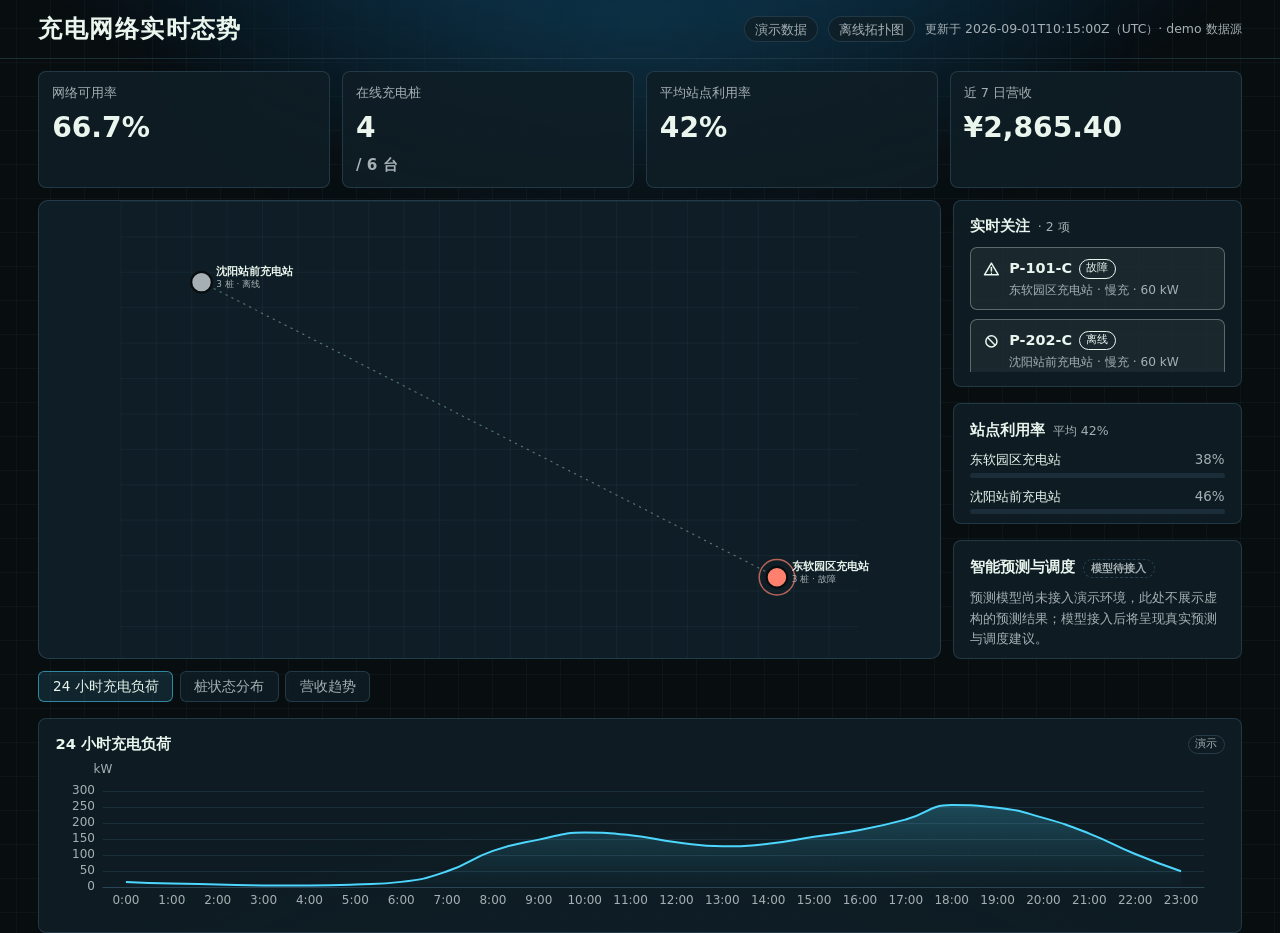
==== commit f0b9aa14: "feat(dashboard): add analytics mode with api-data-provider and controls" ====
--- a/dashboard/index.html
+++ b/dashboard/index.html
@@ -3,7 +3,7 @@
 <head>
   <meta charset="utf-8">
   <meta name="viewport" content="width=device-width, initial-scale=1">
-  <title>充电网络实时态势</title>
+  <title>充电网络实时态势（演示）</title>
   <link rel="stylesheet" href="css/generated/theme.css">
   <link rel="stylesheet" href="css/app.css">
 </head>
@@ -15,10 +15,12 @@
   <header class="command-header">
     <h1 class="command-title">充电网络实时态势</h1>
     <div class="command-meta">
-      <span id="sourceBadge" class="command-chip" title="数据口径：第一阶段 Schema v0.4 SQLite 快照">Schema v0.4</span>
+      <span id="sourceBadge" class="command-chip" title="数据口径与 Qt 管理端 Mock 同源">演示数据</span>
       <span id="mapModeBadge" class="command-chip">地图模式未知</span>
       <span id="freshness" class="command-freshness"></span>
     </div>
+    <!-- 第二阶段分析链路（?source=analytics）：Vue 筛选控件独占本节点 -->
+    <div id="analytics-controls" class="analytics-controls" hidden></div>
   </header>
 
   <!-- 页面级状态区：loading/empty/error/offline/stale 的统一呈现；
@@ -34,25 +36,7 @@
   </section>
 
   <main class="dashboard-shell">
-    <div class="workspace-layout">
-      <aside class="workspace-nav" aria-label="二阶段分析导航">
-        <div class="workspace-nav-brand">
-          <span class="workspace-kicker">EV · INTELLIGENCE</span>
-          <strong>分析工作台</strong>
-          <span>Schema v0.4 数据域</span>
-        </div>
-        <nav class="workspace-nav-list">
-          <button type="button" class="workspace-nav-item is-active" data-workspace-page="overview" aria-current="page"><span class="nav-index">01</span><span><b>网络总览</b><small>实时态势与健康度</small></span></button>
-          <button type="button" class="workspace-nav-item" data-workspace-page="forecast"><span class="nav-index">02</span><span><b>智能预测</b><small>负荷 · 推荐 · 预警</small></span></button>
-          <button type="button" class="workspace-nav-item" data-workspace-page="audience"><span class="nav-index">03</span><span><b>用户与设备</b><small>分群 · 运行效率</small></span></button>
-          <button type="button" class="workspace-nav-item" data-workspace-page="operations"><span class="nav-index">04</span><span><b>订单与能源</b><small>转化 · 用能画像</small></span></button>
-          <button type="button" class="workspace-nav-item" data-workspace-page="business"><span class="nav-index">05</span><span><b>收益与站点</b><small>营收 · 经营排行</small></span></button>
-          <button type="button" class="workspace-nav-item" data-workspace-page="service"><span class="nav-index">06</span><span><b>评价与服务</b><small>履约 · 用户反馈</small></span></button>
-        </nav>
-        <div class="workspace-nav-foot"><span class="live-dot"></span><span>数据链路正常</span><span id="navFreshness">—</span></div>
-      </aside>
-      <div class="workspace-content">
-    <section class="panorama" data-workspace-section="overview" aria-label="充电网络实时态势主区">
+    <section class="panorama" aria-label="充电网络实时态势主区">
       <!-- 左栏：网络健康与关键指标（1920 全景态竖排；1366 起自动转顶部横向指标条） -->
       <section id="overview-metrics" class="metric-strip" aria-label="网络健康与关键指标"></section>
 
@@ -63,7 +47,7 @@
         <aside id="focus-detail" class="focus-detail" hidden aria-label="异常聚焦详情"></aside>
       </div>
 
-      <!-- 右栏：实时关注 + 站点利用率排行 + 预测摘要 -->
+      <!-- 右栏：实时关注 + 站点利用率排行 + 预测预留 -->
       <aside class="right-rail" aria-label="实时关注与经营摘要">
         <div class="rail-block rail-alerts">
           <h2 class="rail-title">实时关注<span id="attentionCount" class="count"></span></h2>
@@ -73,178 +57,39 @@
           <h2 class="rail-title">站点利用率<span class="count">平均 <span id="avgUtilization"></span></span></h2>
           <ol id="utilizationList" class="util-list"></ol>
         </div>
-        <div class="rail-block rail-analysis" aria-label="智能预测与调度">
-          <h2 class="rail-title">智能预测与调度 <span id="analysisStatus" class="model-chip">加载中</span></h2>
-          <div id="analysisSummary" class="analysis-summary" aria-live="polite">
-            <p class="model-note">正在读取分析服务产物。</p>
-          </div>
+        <div class="rail-block" aria-label="智能预测与调度">
+          <h2 class="rail-title">智能预测与调度 <span class="model-chip">模型待接入</span></h2>
+          <p class="model-note">预测模型尚未接入演示环境，此处不展示虚构的预测结果；模型接入后将呈现真实预测与调度建议。</p>
         </div>
       </aside>
     </section>
 
     <!-- 底部：经营与运行板块（全景态三图并列；紧凑态为页签，默认 24h 负荷） -->
-    <section id="operations-strip" class="operations-strip" data-workspace-section="overview" aria-label="运行与经营效率">
+    <section id="operations-strip" class="operations-strip" aria-label="运行与经营效率">
       <nav class="ops-tabs" aria-label="趋势图页签">
         <button type="button" class="ops-tab is-active" data-chart-tab="chart-load" aria-pressed="true">24 小时充电负荷</button>
         <button type="button" class="ops-tab" data-chart-tab="chart-states" aria-pressed="false">桩状态分布</button>
         <button type="button" class="ops-tab" data-chart-tab="chart-revenue" aria-pressed="false">营收趋势</button>
       </nav>
       <div class="panel chart-panel" data-chart-panel="chart-load">
-        <h2 class="panel-title">24 小时充电负荷 <span class="demo-badge">Schema 快照</span></h2>
-        <div id="chart-load" class="chart-box" role="img" aria-label="24 小时充电负荷折线图（Schema v0.4 快照）"></div>
+        <h2 class="panel-title">24 小时充电负荷 <span class="demo-badge">演示</span></h2>
+        <div id="chart-load" class="chart-box" role="img" aria-label="24 小时充电负荷折线图（演示数据）"></div>
       </div>
       <div class="panel chart-panel" data-chart-panel="chart-states">
-        <h2 class="panel-title">桩状态分布 <span class="demo-badge">Schema 快照</span></h2>
-        <div id="chart-states" class="chart-box" role="img" aria-label="充电桩五态分布环图（Schema v0.4 快照）"></div>
+        <h2 class="panel-title">桩状态分布 <span class="demo-badge">演示</span></h2>
+        <div id="chart-states" class="chart-box" role="img" aria-label="充电桩五态分布环图（演示数据）"></div>
       </div>
       <div class="panel chart-panel" data-chart-panel="chart-revenue">
         <div class="panel-head">
-          <h2 class="panel-title">营收趋势 <span class="demo-badge">Schema 快照</span></h2>
+          <h2 class="panel-title">营收趋势 <span class="demo-badge">演示</span></h2>
           <div class="chart-range" role="group" aria-label="营收趋势时间范围">
             <button type="button" class="range-btn is-active" data-range-days="7" aria-pressed="true">近 7 日</button>
             <button type="button" class="range-btn" data-range-days="30" aria-pressed="false">近 30 日</button>
           </div>
         </div>
-        <div id="chart-revenue" class="chart-box" role="img" aria-label="营收趋势图（Schema v0.4 快照）"></div>
+        <div id="chart-revenue" class="chart-box" role="img" aria-label="营收趋势图（演示数据）"></div>
       </div>
     </section>
-
-    <section id="overview-mining" class="overview-mining" data-workspace-section="overview" aria-label="网络总览数据挖掘摘要">
-      <div class="section-heading">
-        <div>
-          <h2>网络诊断摘要</h2>
-          <p>把实时状态、历史订单和站点画像合并为可解释的运营信号</p>
-        </div>
-        <span class="section-note">4 个方法模块 · 同一份 Schema v0.4 快照</span>
-      </div>
-      <div class="overview-insight-grid">
-        <article class="insight-card">
-          <div class="insight-card-head"><h3>网络健康评分</h3><span class="method-badge">加权评分</span></div>
-          <p class="insight-caption">按可用率、利用率、故障占比和订单完成率形成运营健康度。</p>
-          <div id="overview-health" class="insight-content" role="img" aria-label="网络健康评分"></div>
-        </article>
-        <article class="insight-card">
-          <div class="insight-card-head"><h3>设备异常扫描</h3><span class="method-badge">z-score</span></div>
-          <p class="insight-caption">以累计充电次数识别偏离群体基线的桩，避免只看当前状态。</p>
-          <div id="overview-anomalies" class="insight-content" role="img" aria-label="设备异常扫描结果"></div>
-        </article>
-        <article class="insight-card">
-          <div class="insight-card-head"><h3>站点负荷分层</h3><span class="method-badge">聚类画像</span></div>
-          <p class="insight-caption">以利用率、能耗和营收组合标注高负荷、均衡、低负荷站点。</p>
-          <div id="overview-clusters" class="insight-content" role="img" aria-label="站点负荷分层"></div>
-        </article>
-        <article class="insight-card">
-          <div class="insight-card-head"><h3>峰谷用能结构</h3><span class="method-badge">时序分解</span></div>
-          <p class="insight-caption">将小时负荷压缩为夜间、早高峰、日间和晚高峰四个时段。</p>
-          <div id="overview-energy-bands" class="insight-content" role="img" aria-label="峰谷用能结构"></div>
-        </article>
-      </div>
-    </section>
-
-    <section id="analysis-workbench" class="analysis-workbench" aria-label="二阶段大数据分析工作台" hidden>
-      <div class="workbench-head">
-        <div>
-          <h2 class="workbench-title">二阶段大数据分析工作台</h2>
-          <p class="workbench-subtitle">基于 Schema v0.4 订单、用户、设备和能源事实；点击模块切换分析视角</p>
-        </div>
-        <span id="analysisSnapshotMeta" class="analysis-meta">等待快照</span>
-      </div>
-      <nav class="analysis-tabs" aria-label="分析模块">
-        <button type="button" class="analysis-tab" data-analysis-tab="forecast" aria-pressed="false">机器学习预测</button>
-        <button type="button" class="analysis-tab is-active" data-analysis-tab="users" aria-pressed="true">充电用户</button>
-        <button type="button" class="analysis-tab" data-analysis-tab="equipment" aria-pressed="false">充电设备</button>
-        <button type="button" class="analysis-tab" data-analysis-tab="orders" aria-pressed="false">充电订单</button>
-        <button type="button" class="analysis-tab" data-analysis-tab="energy" aria-pressed="false">充电能源</button>
-        <button type="button" class="analysis-tab" data-analysis-tab="revenue" aria-pressed="false">运营收益</button>
-        <button type="button" class="analysis-tab" data-analysis-tab="stations" aria-pressed="false">站点运营</button>
-        <button type="button" class="analysis-tab" data-analysis-tab="service" aria-pressed="false">评价与服务</button>
-      </nav>
-      <div class="analysis-grid">
-        <article class="analysis-panel" data-analysis-panel="forecast" data-analysis-group="forecast" hidden>
-          <h3>1/6/24 小时负荷预测 <span class="method-badge" data-forecast-method>模型回归</span></h3><p class="analysis-caption">Spark MLlib 模型输出；鼠标悬停查看预测值，右侧摘要同步推荐与预警</p>
-          <div id="analysis-forecast" class="analysis-chart" role="img" aria-label="机器学习一小时六小时二十四小时负荷预测图"></div>
-          <div id="analysis-forecast-meta" class="forecast-meta" aria-live="polite">等待分析服务</div>
-        </article>
-        <article class="analysis-panel" data-analysis-panel="forecast-quality" data-analysis-group="forecast" hidden>
-          <h3>模型验证与误差</h3><p class="analysis-caption">读取训练产物的 MAE、RMSE 和验证集规模，区分可用模型与降级基线。</p>
-          <div id="analysis-forecast-quality" class="analysis-chart" role="img" aria-label="负荷预测模型验证指标"></div>
-        </article>
-        <article class="analysis-panel" data-analysis-panel="forecast-residuals" data-analysis-group="forecast" hidden>
-          <h3>预测区间与残差</h3><p class="analysis-caption">按站点展示预测负荷离群程度；没有真实区间时明确显示“未提供”，不伪造置信度。</p>
-          <div id="analysis-forecast-residuals" class="analysis-chart" role="img" aria-label="预测残差与区间质量"></div>
-        </article>
-        <article class="analysis-panel" data-analysis-panel="forecast-actions" data-analysis-group="forecast" hidden>
-          <h3>调度推荐与预警</h3><p class="analysis-caption">低拥堵推荐与历史 P95 预警按同一预测批次生成，支持运营动作闭环。</p>
-          <div id="analysis-forecast-actions" class="analysis-chart" role="img" aria-label="调度推荐与负荷预警"></div>
-        </article>
-        <article class="analysis-panel" data-analysis-panel="users" data-analysis-group="audience" hidden>
-          <h3>用户分群与复购</h3><p class="analysis-caption">按完成订单次数分组，识别高价值复购用户</p>
-          <div id="analysis-users" class="analysis-chart" role="img" aria-label="充电用户订单次数分群图"></div>
-        </article>
-        <article class="analysis-panel" data-analysis-panel="equipment" data-analysis-group="audience" hidden>
-          <h3>设备运行状态</h3><p class="analysis-caption">在线、预约、充电、故障和离线设备分布</p>
-          <div id="analysis-equipment" class="analysis-chart" role="img" aria-label="充电设备状态分布图"></div>
-        </article>
-        <article class="analysis-panel" data-analysis-panel="user-cohort" data-analysis-group="audience" hidden>
-          <h3>RFM 用户价值矩阵</h3><p class="analysis-caption">结合最近消费、频次和金额，定位高价值与待唤醒客群。</p>
-          <div id="analysis-user-cohort" class="analysis-chart" role="img" aria-label="RFM 用户价值矩阵"></div>
-        </article>
-        <article class="analysis-panel" data-analysis-panel="equipment-risk" data-analysis-group="audience" hidden>
-          <h3>设备效率与异常</h3><p class="analysis-caption">把功率档位、充电次数和 z-score 异常桩放在同一设备画像中。</p>
-          <div id="analysis-equipment-risk" class="analysis-chart" role="img" aria-label="设备效率与异常分析"></div>
-        </article>
-        <article class="analysis-panel" data-analysis-panel="orders" data-analysis-group="operations" hidden>
-          <h3>订单转化趋势 <span class="method-badge">漏斗 + 时序</span></h3><p class="analysis-caption">近 30 日全部、完成和取消订单的变化</p>
-          <div id="analysis-orders" class="analysis-chart" role="img" aria-label="充电订单趋势图"></div>
-        </article>
-        <article class="analysis-panel" data-analysis-panel="energy" data-analysis-group="operations" hidden>
-          <h3>能源负荷画像 <span class="method-badge">相关分析</span></h3><p class="analysis-caption">按小时观察能耗与订单量，定位用能高峰</p>
-          <div id="analysis-energy" class="analysis-chart" role="img" aria-label="充电能源小时画像图"></div>
-        </article>
-        <article class="analysis-panel" data-analysis-panel="order-funnel" data-analysis-group="operations" hidden>
-          <h3>订单状态漏斗</h3><p class="analysis-caption">预约、进行中、完成、取消和异常的数量与转化损耗。</p>
-          <div id="analysis-order-funnel" class="analysis-chart" role="img" aria-label="订单状态漏斗"></div>
-        </article>
-        <article class="analysis-panel" data-analysis-panel="energy-peaks" data-analysis-group="operations" hidden>
-          <h3>峰谷时段与负荷弹性</h3><p class="analysis-caption">比较四个时段的能耗贡献，并给出订单量—能耗相关系数。</p>
-          <div id="analysis-energy-peaks" class="analysis-chart" role="img" aria-label="峰谷时段与负荷弹性"></div>
-        </article>
-        <article class="analysis-panel" data-analysis-panel="revenue" data-analysis-group="business" hidden>
-          <h3>运营收益构成 <span class="method-badge">趋势回归</span></h3><p class="analysis-caption">近 30 日营收走势与日均收益</p>
-          <div id="analysis-revenue" class="analysis-chart" role="img" aria-label="运营收益趋势图"></div>
-        </article>
-        <article class="analysis-panel" data-analysis-panel="stations" data-analysis-group="business" hidden>
-          <h3>站点经营排行 <span class="method-badge">Pareto 分析</span></h3><p class="analysis-caption">按营收排序的站点 Top 10，可联动地图聚焦</p>
-          <div id="analysis-stations" class="analysis-chart" role="img" aria-label="充电站运营收益排行图"></div>
-        </article>
-        <article class="analysis-panel" data-analysis-panel="revenue-regression" data-analysis-group="business" hidden>
-          <h3>营收趋势回归 <span class="method-badge">OLS</span></h3><p class="analysis-caption">普通最小二乘拟合 30 日日营收，展示斜率与拟合度，不外推为承诺。</p>
-          <div id="analysis-revenue-regression" class="analysis-chart" role="img" aria-label="营收趋势回归"></div>
-        </article>
-        <article class="analysis-panel" data-analysis-panel="station-clusters" data-analysis-group="business" hidden>
-          <h3>站点聚类与集中度</h3><p class="analysis-caption">利用率—能耗聚类与累计营收占比共同识别容量和经营集中风险。</p>
-          <div id="analysis-station-clusters" class="analysis-chart" role="img" aria-label="站点聚类与营收集中度"></div>
-        </article>
-        <article class="analysis-panel" data-analysis-panel="service" data-analysis-group="service" hidden>
-          <h3>用户评价与服务质量 <span class="method-badge">代理指标</span></h3><p class="analysis-caption">履约效率、取消控制与复购表现；评价数据接入后可继续扩展星级与情感维度</p>
-          <div id="analysis-service" class="analysis-chart" role="img" aria-label="用户服务质量代理指标图"></div>
-        </article>
-        <article class="analysis-panel" data-analysis-panel="service-duration" data-analysis-group="service" hidden>
-          <h3>履约时长分布</h3><p class="analysis-caption">以完成订单时长分桶，观察服务效率和长尾占比。</p>
-          <div id="analysis-service-duration" class="analysis-chart" role="img" aria-label="履约时长分布"></div>
-        </article>
-        <article class="analysis-panel" data-analysis-panel="service-control" data-analysis-group="service" hidden>
-          <h3>服务质量控制图</h3><p class="analysis-caption">按日完成率对比基线和控制区间，识别需要运营复核的波动。</p>
-          <div id="analysis-service-control" class="analysis-chart" role="img" aria-label="服务质量控制图"></div>
-        </article>
-        <article class="analysis-panel" data-analysis-panel="service-data" data-analysis-group="service" hidden>
-          <h3>评价数据完整性</h3><p class="analysis-caption">显示当前评价事实是否入库；缺失时只展示可追溯订单代理指标。</p>
-          <div id="analysis-service-data" class="analysis-chart" role="img" aria-label="评价数据完整性"></div>
-        </article>
-      </div>
-    </section>
-      </div>
-    </div>
   </main>
 
   <div id="globalState" role="status" aria-live="polite" class="sr-only"></div>
--- a/dashboard/css/app.css
+++ b/dashboard/css/app.css
@@ -193,6 +193,7 @@
 
 .command-header {
   display: flex;
+  flex-wrap: wrap;
   align-items: center;
   justify-content: space-between;
   gap: 1rem;
@@ -759,126 +760,6 @@
   height: 200px;
 }
 
-.analysis-summary {
-  min-height: 7.5rem;
-}
-
-.analysis-list {
-  display: grid;
-  grid-template-columns: minmax(5.5rem, auto) 1fr;
-  gap: 0.42rem 0.7rem;
-  margin: 0;
-  font-size: 0.78rem;
-}
-
-.analysis-list dt {
-  color: var(--night-muted-text);
-}
-
-.analysis-list dd {
-  margin: 0;
-  text-align: right;
-  color: var(--night-text);
-}
-
-.analysis-meta {
-  margin: 0.65rem 0 0;
-  color: var(--night-muted-text);
-  font-size: 0.68rem;
-  line-height: 1.4;
-}
-
-/* ---------- 二阶段分析工作台 ---------- */
-.analysis-workbench {
-  display: flex;
-  flex-direction: column;
-  gap: 0.85rem;
-  padding: 1rem 1.1rem 1.1rem;
-  background: color-mix(in srgb, var(--night-surface) 88%, transparent);
-  border: 1px solid color-mix(in srgb, var(--night-decorative) 72%, transparent);
-  border-radius: 10px;
-}
-
-.workbench-head {
-  display: flex;
-  align-items: flex-end;
-  justify-content: space-between;
-  gap: 1rem;
-}
-
-.workbench-title {
-  margin: 0;
-  font-size: 1.05rem;
-  font-weight: 650;
-}
-
-.workbench-subtitle,
-.analysis-caption {
-  margin: 0.2rem 0 0;
-  color: var(--night-muted-text);
-  font-size: 0.76rem;
-}
-
-.analysis-tabs {
-  display: flex;
-  flex-wrap: wrap;
-  gap: 0.4rem;
-  border-bottom: 1px solid color-mix(in srgb, var(--night-decorative) 55%, transparent);
-  padding-bottom: 0.55rem;
-}
-
-.analysis-tab {
-  border: 1px solid color-mix(in srgb, var(--night-decorative) 68%, transparent);
-  border-radius: 999px;
-  padding: 0.34rem 0.8rem;
-  font: inherit;
-  font-size: 0.78rem;
-  color: var(--night-muted-text);
-  background: transparent;
-  cursor: pointer;
-}
-
-.analysis-tab:hover,
-.analysis-tab.is-active {
-  color: var(--night-text);
-  border-color: color-mix(in srgb, var(--night-focus) 68%, transparent);
-  background: color-mix(in srgb, var(--night-focus) 14%, transparent);
-}
-
-.analysis-grid {
-  min-height: 285px;
-}
-
-.analysis-panel[hidden] {
-  display: none;
-}
-
-.analysis-panel h3 {
-  margin: 0;
-  font-size: 0.95rem;
-}
-
-.analysis-chart {
-  width: 100%;
-  height: 235px;
-  margin-top: 0.3rem;
-}
-
-.forecast-meta {
-  margin-top: -0.15rem;
-  color: var(--night-muted-text);
-  font-size: 0.72rem;
-  font-variant-numeric: tabular-nums;
-}
-
-.model-chip[data-state="ready"] {
-  color: var(--state-charging);
-}
-
-.model-chip[data-state="degraded"] {
-  color: var(--state-fault);
-}
-
 /* 1366 页签（紧凑态显示，全景态隐藏） */
 .ops-tabs {
   display: none;
@@ -1104,148 +985,73 @@
   }
 }
 
-/* ---------- 二阶段工作台：导航切页与分析页 ---------- */
-.dashboard-shell {
-  display: block;
-  height: auto !important;
-  grid-template-rows: none !important;
-  max-width: 1980px;
-  padding: clamp(0.8rem, 1.8vw, 1.5rem) clamp(1rem, 2.8vw, 2.75rem) 2.5rem;
-}
-
-.workspace-layout {
-  display: grid;
-  grid-template-columns: 224px minmax(0, 1fr);
-  gap: clamp(0.9rem, 1.6vw, 1.5rem);
-  align-items: start;
-}
-
-.workspace-nav {
-  position: sticky;
-  top: 1rem;
-  display: flex;
-  flex-direction: column;
-  min-height: calc(100vh - 112px);
-  padding: 1.15rem 0.7rem 0.8rem;
-  border: 1px solid color-mix(in srgb, var(--night-decorative) 75%, transparent);
-  border-radius: 14px;
-  background: linear-gradient(180deg, color-mix(in srgb, var(--night-surface) 96%, transparent), color-mix(in srgb, var(--night-deep) 34%, var(--night-surface)));
-  box-shadow: 0 16px 40px rgba(0, 0, 0, 0.16);
-}
-
-.workspace-nav-brand {
-  display: grid;
-  gap: 0.28rem;
-  padding: 0.2rem 0.7rem 1.25rem;
-  border-bottom: 1px solid color-mix(in srgb, var(--night-decorative) 46%, transparent);
-}
-
-.workspace-nav-brand strong { font-size: 1.12rem; letter-spacing: 0.04em; }
-.workspace-nav-brand > span:last-child { color: var(--night-muted-text); font-size: 0.7rem; }
-.workspace-kicker { color: var(--night-focus); font-size: 0.64rem; letter-spacing: 0.16em; font-weight: 700; }
-
-.workspace-nav-list { display: grid; gap: 0.34rem; padding-top: 1rem; }
-.workspace-nav-item {
-  display: grid;
-  grid-template-columns: 2rem 1fr;
-  gap: 0.55rem;
+/* ---------- 第二阶段：分析链路筛选控件（Vue 独占节点，?source=analytics 时显示） ---------- */
+
+.analytics-controls {
+  flex-basis: 100%;
+  min-width: 0;
+}
+
+.analytics-controls .ctl {
+  display: flex;
+  flex-wrap: wrap;
   align-items: center;
-  width: 100%;
-  padding: 0.65rem 0.55rem;
-  border: 1px solid transparent;
-  border-radius: 9px;
-  text-align: left;
-  color: var(--night-muted-text);
-  background: transparent;
+  gap: 8px 14px;
+  padding: 6px 10px;
+  border: 1px solid color-mix(in srgb, var(--night-decorative) 70%, transparent);
+  border-radius: 10px;
+  background: color-mix(in srgb, var(--night-surface) 82%, transparent);
+  color: var(--night-text);
+  font-size: 13px;
+}
+
+.analytics-controls .ctl-field {
+  display: inline-flex;
+  align-items: center;
+  gap: 6px;
+  color: var(--night-muted-text);
+}
+
+.analytics-controls input[type="date"],
+.analytics-controls select {
+  background: var(--night-deep);
+  color: var(--night-text);
+  border: 1px solid var(--night-decorative);
+  border-radius: 6px;
+  padding: 3px 6px;
+  font: inherit;
+}
+
+.analytics-controls .ctl-btn {
+  border: 1px solid var(--night-focus);
+  background: color-mix(in srgb, var(--night-focus) 22%, transparent);
+  color: var(--night-text);
+  border-radius: 8px;
+  padding: 4px 12px;
   font: inherit;
   cursor: pointer;
-  transition: background-color 160ms ease, border-color 160ms ease, color 160ms ease, transform 160ms ease;
-}
-.workspace-nav-item:hover { color: var(--night-text); background: color-mix(in srgb, var(--night-focus) 8%, transparent); transform: translateX(2px); }
-.workspace-nav-item.is-active { color: var(--night-text); border-color: color-mix(in srgb, var(--night-focus) 45%, transparent); background: linear-gradient(100deg, color-mix(in srgb, var(--night-focus) 18%, transparent), color-mix(in srgb, var(--night-focus) 4%, transparent)); }
-.workspace-nav-item b { display: block; font-size: 0.83rem; font-weight: 650; }
-.workspace-nav-item small { display: block; margin-top: 0.12rem; font-size: 0.66rem; color: var(--night-muted-text); }
-.workspace-nav-item.is-active small { color: color-mix(in srgb, var(--night-text) 72%, var(--night-muted-text)); }
-.nav-index { color: var(--night-focus); font-size: 0.67rem; font-variant-numeric: tabular-nums; letter-spacing: 0.08em; }
-
-.workspace-nav-foot { display: flex; align-items: center; gap: 0.38rem; margin-top: auto; padding: 0.8rem 0.7rem 0.15rem; border-top: 1px solid color-mix(in srgb, var(--night-decorative) 46%, transparent); color: var(--night-muted-text); font-size: 0.68rem; }
-.workspace-nav-foot span:last-child { margin-left: auto; font-variant-numeric: tabular-nums; }
-.live-dot { width: 7px; height: 7px; border-radius: 50%; background: var(--state-idle); box-shadow: 0 0 0 4px color-mix(in srgb, var(--state-idle) 14%, transparent); }
-
-.workspace-content { min-width: 0; }
-.workspace-content > [hidden] { display: none !important; }
-.workspace-content > .panorama, .workspace-content > .operations-strip { margin-bottom: 1rem; }
-
-.analysis-workbench { min-height: calc(100vh - 140px); padding: clamp(1rem, 2vw, 1.5rem); border-radius: 14px; background: color-mix(in srgb, var(--night-surface) 92%, transparent); }
-.analysis-workbench[hidden] { display: none; }
-.workbench-head { align-items: flex-start; padding-bottom: 0.9rem; border-bottom: 1px solid color-mix(in srgb, var(--night-decorative) 48%, transparent); }
-.workbench-title { font-size: clamp(1.2rem, 2vw, 1.55rem); letter-spacing: 0.025em; }
-.workbench-subtitle { max-width: 700px; font-size: 0.8rem; }
-.analysis-tabs { display: none; }
-.analysis-grid { display: grid; grid-template-columns: repeat(2, minmax(0, 1fr)); gap: 1rem; min-height: 0; padding-top: 1rem; }
-.analysis-panel { min-width: 0; min-height: 430px; padding: 1rem 1.1rem 0.8rem; border: 1px solid color-mix(in srgb, var(--night-decorative) 66%, transparent); border-radius: 12px; background: linear-gradient(145deg, color-mix(in srgb, var(--night-surface) 96%, transparent), color-mix(in srgb, var(--night-deep) 18%, var(--night-surface))); }
-.analysis-panel[data-analysis-panel="forecast"], .analysis-panel[data-analysis-panel="service"] { grid-column: 1 / -1; }
-.analysis-panel h3 { font-size: 1.05rem; letter-spacing: 0.02em; }
-.analysis-caption { font-size: 0.76rem; }
-.analysis-chart { height: 330px; margin-top: 0.7rem; }
-.forecast-meta { padding-top: 0.45rem; }
-.forecast-insights { display: grid; grid-template-columns: repeat(2, minmax(0, 1fr)); gap: 0.6rem; margin-top: 0.65rem; }
-.forecast-insights span { display: grid; gap: 0.18rem; padding: 0.58rem 0.7rem; border-left: 2px solid var(--night-focus); color: var(--night-muted-text); background: color-mix(in srgb, var(--night-decorative) 15%, transparent); font-size: 0.72rem; }
-.forecast-insights b { color: var(--night-text); font-size: 0.7rem; }
-.analysis-kpis { display: grid; grid-template-columns: repeat(3, minmax(0, 1fr)); gap: 0.55rem; margin-top: 0.45rem; }
-.analysis-kpi { display: grid; gap: 0.12rem; padding: 0.5rem 0.65rem; border-radius: 8px; background: color-mix(in srgb, var(--night-decorative) 20%, transparent); }
-.analysis-kpi span { color: var(--night-muted-text); font-size: 0.67rem; }
-.analysis-kpi strong { overflow: hidden; text-overflow: ellipsis; white-space: nowrap; color: var(--night-text); font-size: 0.86rem; font-weight: 650; font-variant-numeric: tabular-nums; }
-.analysis-method { margin: 0.55rem 0 0; color: var(--night-focus); font-size: 0.68rem; letter-spacing: 0.02em; }
-
-/* ---------- 总览数据挖掘摘要 ---------- */
-.overview-mining {
-  margin-bottom: 1rem;
-  padding: 1rem 1.1rem 1.1rem;
-  border: 1px solid color-mix(in srgb, var(--night-decorative) 72%, transparent);
-  border-radius: 12px;
-  background: color-mix(in srgb, var(--night-surface) 88%, transparent);
-}
-.section-heading { display: flex; align-items: flex-end; justify-content: space-between; gap: 1rem; margin-bottom: 0.75rem; }
-.section-heading h2 { margin: 0; font-size: 1rem; letter-spacing: 0.02em; }
-.section-heading p { margin: 0.18rem 0 0; color: var(--night-muted-text); font-size: 0.73rem; }
-.section-note { color: var(--night-muted-text); font-size: 0.68rem; white-space: nowrap; }
-.overview-insight-grid { display: grid; grid-template-columns: repeat(4, minmax(0, 1fr)); gap: 0.75rem; }
-.insight-card { min-width: 0; padding: 0.78rem 0.85rem 0.65rem; border: 1px solid color-mix(in srgb, var(--night-decorative) 58%, transparent); border-radius: 10px; background: linear-gradient(145deg, color-mix(in srgb, var(--night-surface) 96%, transparent), color-mix(in srgb, var(--night-deep) 14%, var(--night-surface))); }
-.insight-card-head { display: flex; align-items: center; justify-content: space-between; gap: 0.5rem; }
-.insight-card h3 { margin: 0; font-size: 0.86rem; }
-.insight-caption { min-height: 2.3em; margin: 0.25rem 0 0; color: var(--night-muted-text); font-size: 0.68rem; line-height: 1.45; }
-.method-badge { display: inline-flex; align-items: center; padding: 0.13em 0.5em; border: 1px solid color-mix(in srgb, var(--night-focus) 45%, transparent); border-radius: 999px; color: var(--night-focus); font-size: 0.62rem; font-weight: 500; white-space: nowrap; vertical-align: 0.12em; }
-.insight-content { width: 100%; height: 170px; margin-top: 0.25rem; }
-.analysis-panel h3 .method-badge { margin-left: 0.35rem; }
-
-@media (max-width: 1180px) {
-  .workspace-layout { grid-template-columns: 1fr; }
-  .workspace-nav { position: static; min-height: 0; padding: 0.8rem; }
-  .workspace-nav-brand { display: flex; align-items: baseline; gap: 0.7rem; padding: 0.2rem 0.35rem 0.75rem; }
-  .workspace-nav-brand > span:last-child { margin-left: auto; }
-  .workspace-nav-list { display: flex; overflow-x: auto; gap: 0.45rem; padding-top: 0.75rem; scrollbar-width: thin; }
-  .workspace-nav-item { min-width: 150px; grid-template-columns: 1.6rem 1fr; }
-  .workspace-nav-foot { display: none; }
-  .analysis-workbench { min-height: 0; }
-  .overview-insight-grid { grid-template-columns: repeat(2, minmax(0, 1fr)); }
-}
-
-@media (max-width: 720px) {
-  .dashboard-shell { padding-inline: 0.7rem; }
-  .workspace-nav-brand { flex-wrap: wrap; }
-  .workspace-nav-brand > span:last-child { width: 100%; margin-left: 0; }
-  .workspace-nav-item { min-width: 138px; padding: 0.55rem 0.45rem; }
-  .workspace-nav-item small { display: none; }
-  .analysis-grid { grid-template-columns: 1fr; }
-  .analysis-panel, .analysis-panel[data-analysis-panel="forecast"], .analysis-panel[data-analysis-panel="service"] { grid-column: auto; min-height: 360px; }
-  .analysis-chart { height: 270px; }
-  .analysis-kpis { gap: 0.4rem; }
-  .analysis-kpi { padding-inline: 0.5rem; }
-  .forecast-insights { grid-template-columns: 1fr; }
-  .workbench-head { flex-direction: column; gap: 0.45rem; }
-  .section-heading { align-items: flex-start; flex-direction: column; gap: 0.3rem; }
-  .section-note { white-space: normal; }
-  .overview-insight-grid { grid-template-columns: 1fr; }
-  .insight-content { height: 180px; }
-}
+}
+
+.analytics-controls .ctl-btn:disabled {
+  opacity: 0.45;
+  cursor: not-allowed;
+}
+
+.analytics-controls .ctl-btn-ghost {
+  background: transparent;
+  border-color: var(--night-decorative);
+}
+
+.analytics-controls .ctl-status {
+  color: var(--night-muted-text);
+  margin-left: auto;
+}
+
+.analytics-controls .ctl-status[data-status="ready"] { color: var(--state-idle); }
+.analytics-controls .ctl-status[data-status="stale"] { color: var(--state-reserved); }
+.analytics-controls .ctl-status[data-status="error"] { color: var(--state-fault); }
+.analytics-controls .ctl-status[data-status="empty"] { color: var(--state-unknown); }
+
+/* 分析模式：隐藏演示专属徽标与演示档位按钮（筛选由 Vue 控件接管） */
+body.analytics-mode .demo-badge { display: none; }
+body.analytics-mode .chart-range { display: none; }
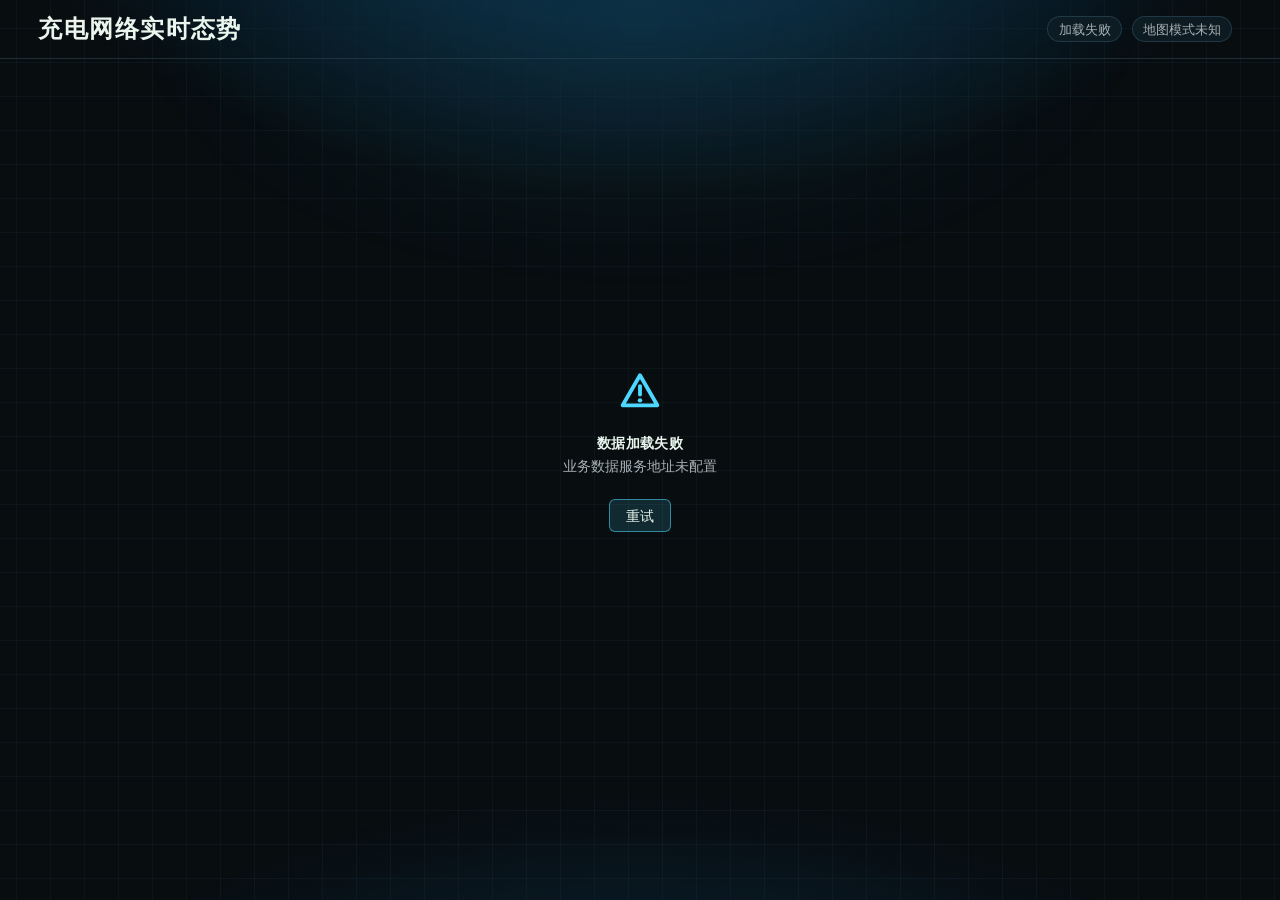
==== commit bc6d61ec: "Merge remote-tracking branch 'origin/main' into feature/stage2-pipeline # Conflicts: #	dashboard/css" ====
--- a/dashboard/index.html
+++ b/dashboard/index.html
@@ -3,7 +3,7 @@
 <head>
   <meta charset="utf-8">
   <meta name="viewport" content="width=device-width, initial-scale=1">
-  <title>充电网络实时态势（演示）</title>
+  <title>充电网络实时态势</title>
   <link rel="stylesheet" href="css/generated/theme.css">
   <link rel="stylesheet" href="css/app.css">
 </head>
@@ -15,7 +15,7 @@
   <header class="command-header">
     <h1 class="command-title">充电网络实时态势</h1>
     <div class="command-meta">
-      <span id="sourceBadge" class="command-chip" title="数据口径与 Qt 管理端 Mock 同源">演示数据</span>
+      <span id="sourceBadge" class="command-chip" title="数据口径：第一阶段 Schema v0.4 SQLite 快照">Schema v0.4</span>
       <span id="mapModeBadge" class="command-chip">地图模式未知</span>
       <span id="freshness" class="command-freshness"></span>
     </div>
@@ -36,7 +36,25 @@
   </section>
 
   <main class="dashboard-shell">
-    <section class="panorama" aria-label="充电网络实时态势主区">
+    <div class="workspace-layout">
+      <aside class="workspace-nav" aria-label="二阶段分析导航">
+        <div class="workspace-nav-brand">
+          <span class="workspace-kicker">EV · INTELLIGENCE</span>
+          <strong>分析工作台</strong>
+          <span>Schema v0.4 数据域</span>
+        </div>
+        <nav class="workspace-nav-list">
+          <button type="button" class="workspace-nav-item is-active" data-workspace-page="overview" aria-current="page"><span class="nav-index">01</span><span><b>网络总览</b><small>实时态势与健康度</small></span></button>
+          <button type="button" class="workspace-nav-item" data-workspace-page="forecast"><span class="nav-index">02</span><span><b>智能预测</b><small>负荷 · 推荐 · 预警</small></span></button>
+          <button type="button" class="workspace-nav-item" data-workspace-page="audience"><span class="nav-index">03</span><span><b>用户与设备</b><small>分群 · 运行效率</small></span></button>
+          <button type="button" class="workspace-nav-item" data-workspace-page="operations"><span class="nav-index">04</span><span><b>订单与能源</b><small>转化 · 用能画像</small></span></button>
+          <button type="button" class="workspace-nav-item" data-workspace-page="business"><span class="nav-index">05</span><span><b>收益与站点</b><small>营收 · 经营排行</small></span></button>
+          <button type="button" class="workspace-nav-item" data-workspace-page="service"><span class="nav-index">06</span><span><b>评价与服务</b><small>履约 · 用户反馈</small></span></button>
+        </nav>
+        <div class="workspace-nav-foot"><span class="live-dot"></span><span>数据链路正常</span><span id="navFreshness">—</span></div>
+      </aside>
+      <div class="workspace-content">
+    <section class="panorama" data-workspace-section="overview" aria-label="充电网络实时态势主区">
       <!-- 左栏：网络健康与关键指标（1920 全景态竖排；1366 起自动转顶部横向指标条） -->
       <section id="overview-metrics" class="metric-strip" aria-label="网络健康与关键指标"></section>
 
@@ -47,7 +65,7 @@
         <aside id="focus-detail" class="focus-detail" hidden aria-label="异常聚焦详情"></aside>
       </div>
 
-      <!-- 右栏：实时关注 + 站点利用率排行 + 预测预留 -->
+      <!-- 右栏：实时关注 + 站点利用率排行 + 预测摘要 -->
       <aside class="right-rail" aria-label="实时关注与经营摘要">
         <div class="rail-block rail-alerts">
           <h2 class="rail-title">实时关注<span id="attentionCount" class="count"></span></h2>
@@ -57,39 +75,178 @@
           <h2 class="rail-title">站点利用率<span class="count">平均 <span id="avgUtilization"></span></span></h2>
           <ol id="utilizationList" class="util-list"></ol>
         </div>
-        <div class="rail-block" aria-label="智能预测与调度">
-          <h2 class="rail-title">智能预测与调度 <span class="model-chip">模型待接入</span></h2>
-          <p class="model-note">预测模型尚未接入演示环境，此处不展示虚构的预测结果；模型接入后将呈现真实预测与调度建议。</p>
+        <div class="rail-block rail-analysis" aria-label="智能预测与调度">
+          <h2 class="rail-title">智能预测与调度 <span id="analysisStatus" class="model-chip">加载中</span></h2>
+          <div id="analysisSummary" class="analysis-summary" aria-live="polite">
+            <p class="model-note">正在读取分析服务产物。</p>
+          </div>
         </div>
       </aside>
     </section>
 
     <!-- 底部：经营与运行板块（全景态三图并列；紧凑态为页签，默认 24h 负荷） -->
-    <section id="operations-strip" class="operations-strip" aria-label="运行与经营效率">
+    <section id="operations-strip" class="operations-strip" data-workspace-section="overview" aria-label="运行与经营效率">
       <nav class="ops-tabs" aria-label="趋势图页签">
         <button type="button" class="ops-tab is-active" data-chart-tab="chart-load" aria-pressed="true">24 小时充电负荷</button>
         <button type="button" class="ops-tab" data-chart-tab="chart-states" aria-pressed="false">桩状态分布</button>
         <button type="button" class="ops-tab" data-chart-tab="chart-revenue" aria-pressed="false">营收趋势</button>
       </nav>
       <div class="panel chart-panel" data-chart-panel="chart-load">
-        <h2 class="panel-title">24 小时充电负荷 <span class="demo-badge">演示</span></h2>
-        <div id="chart-load" class="chart-box" role="img" aria-label="24 小时充电负荷折线图（演示数据）"></div>
+        <h2 class="panel-title">24 小时充电负荷 <span class="demo-badge">Schema 快照</span></h2>
+        <div id="chart-load" class="chart-box" role="img" aria-label="24 小时充电负荷折线图（Schema v0.4 快照）"></div>
       </div>
       <div class="panel chart-panel" data-chart-panel="chart-states">
-        <h2 class="panel-title">桩状态分布 <span class="demo-badge">演示</span></h2>
-        <div id="chart-states" class="chart-box" role="img" aria-label="充电桩五态分布环图（演示数据）"></div>
+        <h2 class="panel-title">桩状态分布 <span class="demo-badge">Schema 快照</span></h2>
+        <div id="chart-states" class="chart-box" role="img" aria-label="充电桩五态分布环图（Schema v0.4 快照）"></div>
       </div>
       <div class="panel chart-panel" data-chart-panel="chart-revenue">
         <div class="panel-head">
-          <h2 class="panel-title">营收趋势 <span class="demo-badge">演示</span></h2>
+          <h2 class="panel-title">营收趋势 <span class="demo-badge">Schema 快照</span></h2>
           <div class="chart-range" role="group" aria-label="营收趋势时间范围">
             <button type="button" class="range-btn is-active" data-range-days="7" aria-pressed="true">近 7 日</button>
             <button type="button" class="range-btn" data-range-days="30" aria-pressed="false">近 30 日</button>
           </div>
         </div>
-        <div id="chart-revenue" class="chart-box" role="img" aria-label="营收趋势图（演示数据）"></div>
-      </div>
-    </section>
+        <div id="chart-revenue" class="chart-box" role="img" aria-label="营收趋势图（Schema v0.4 快照）"></div>
+      </div>
+    </section>
+
+    <section id="overview-mining" class="overview-mining" data-workspace-section="overview" aria-label="网络总览数据挖掘摘要">
+      <div class="section-heading">
+        <div>
+          <h2>网络诊断摘要</h2>
+          <p>把实时状态、历史订单和站点画像合并为可解释的运营信号</p>
+        </div>
+        <span class="section-note">4 个方法模块 · 同一份 Schema v0.4 快照</span>
+      </div>
+      <div class="overview-insight-grid">
+        <article class="insight-card">
+          <div class="insight-card-head"><h3>网络健康评分</h3><span class="method-badge">加权评分</span></div>
+          <p class="insight-caption">按可用率、利用率、故障占比和订单完成率形成运营健康度。</p>
+          <div id="overview-health" class="insight-content" role="img" aria-label="网络健康评分"></div>
+        </article>
+        <article class="insight-card">
+          <div class="insight-card-head"><h3>设备异常扫描</h3><span class="method-badge">z-score</span></div>
+          <p class="insight-caption">以累计充电次数识别偏离群体基线的桩，避免只看当前状态。</p>
+          <div id="overview-anomalies" class="insight-content" role="img" aria-label="设备异常扫描结果"></div>
+        </article>
+        <article class="insight-card">
+          <div class="insight-card-head"><h3>站点负荷分层</h3><span class="method-badge">聚类画像</span></div>
+          <p class="insight-caption">以利用率、能耗和营收组合标注高负荷、均衡、低负荷站点。</p>
+          <div id="overview-clusters" class="insight-content" role="img" aria-label="站点负荷分层"></div>
+        </article>
+        <article class="insight-card">
+          <div class="insight-card-head"><h3>峰谷用能结构</h3><span class="method-badge">时序分解</span></div>
+          <p class="insight-caption">将小时负荷压缩为夜间、早高峰、日间和晚高峰四个时段。</p>
+          <div id="overview-energy-bands" class="insight-content" role="img" aria-label="峰谷用能结构"></div>
+        </article>
+      </div>
+    </section>
+
+    <section id="analysis-workbench" class="analysis-workbench" aria-label="二阶段大数据分析工作台" hidden>
+      <div class="workbench-head">
+        <div>
+          <h2 class="workbench-title">二阶段大数据分析工作台</h2>
+          <p class="workbench-subtitle">基于 Schema v0.4 订单、用户、设备和能源事实；点击模块切换分析视角</p>
+        </div>
+        <span id="analysisSnapshotMeta" class="analysis-meta">等待快照</span>
+      </div>
+      <nav class="analysis-tabs" aria-label="分析模块">
+        <button type="button" class="analysis-tab" data-analysis-tab="forecast" aria-pressed="false">机器学习预测</button>
+        <button type="button" class="analysis-tab is-active" data-analysis-tab="users" aria-pressed="true">充电用户</button>
+        <button type="button" class="analysis-tab" data-analysis-tab="equipment" aria-pressed="false">充电设备</button>
+        <button type="button" class="analysis-tab" data-analysis-tab="orders" aria-pressed="false">充电订单</button>
+        <button type="button" class="analysis-tab" data-analysis-tab="energy" aria-pressed="false">充电能源</button>
+        <button type="button" class="analysis-tab" data-analysis-tab="revenue" aria-pressed="false">运营收益</button>
+        <button type="button" class="analysis-tab" data-analysis-tab="stations" aria-pressed="false">站点运营</button>
+        <button type="button" class="analysis-tab" data-analysis-tab="service" aria-pressed="false">评价与服务</button>
+      </nav>
+      <div class="analysis-grid">
+        <article class="analysis-panel" data-analysis-panel="forecast" data-analysis-group="forecast" hidden>
+          <h3>1/6/24 小时负荷预测 <span class="method-badge" data-forecast-method>模型回归</span></h3><p class="analysis-caption">Spark MLlib 模型输出；鼠标悬停查看预测值，右侧摘要同步推荐与预警</p>
+          <div id="analysis-forecast" class="analysis-chart" role="img" aria-label="机器学习一小时六小时二十四小时负荷预测图"></div>
+          <div id="analysis-forecast-meta" class="forecast-meta" aria-live="polite">等待分析服务</div>
+        </article>
+        <article class="analysis-panel" data-analysis-panel="forecast-quality" data-analysis-group="forecast" hidden>
+          <h3>模型验证与误差</h3><p class="analysis-caption">读取训练产物的 MAE、RMSE 和验证集规模，区分可用模型与降级基线。</p>
+          <div id="analysis-forecast-quality" class="analysis-chart" role="img" aria-label="负荷预测模型验证指标"></div>
+        </article>
+        <article class="analysis-panel" data-analysis-panel="forecast-residuals" data-analysis-group="forecast" hidden>
+          <h3>预测区间与残差</h3><p class="analysis-caption">按站点展示预测负荷离群程度；没有真实区间时明确显示“未提供”，不伪造置信度。</p>
+          <div id="analysis-forecast-residuals" class="analysis-chart" role="img" aria-label="预测残差与区间质量"></div>
+        </article>
+        <article class="analysis-panel" data-analysis-panel="forecast-actions" data-analysis-group="forecast" hidden>
+          <h3>调度推荐与预警</h3><p class="analysis-caption">低拥堵推荐与历史 P95 预警按同一预测批次生成，支持运营动作闭环。</p>
+          <div id="analysis-forecast-actions" class="analysis-chart" role="img" aria-label="调度推荐与负荷预警"></div>
+        </article>
+        <article class="analysis-panel" data-analysis-panel="users" data-analysis-group="audience" hidden>
+          <h3>用户分群与复购</h3><p class="analysis-caption">按完成订单次数分组，识别高价值复购用户</p>
+          <div id="analysis-users" class="analysis-chart" role="img" aria-label="充电用户订单次数分群图"></div>
+        </article>
+        <article class="analysis-panel" data-analysis-panel="equipment" data-analysis-group="audience" hidden>
+          <h3>设备运行状态</h3><p class="analysis-caption">在线、预约、充电、故障和离线设备分布</p>
+          <div id="analysis-equipment" class="analysis-chart" role="img" aria-label="充电设备状态分布图"></div>
+        </article>
+        <article class="analysis-panel" data-analysis-panel="user-cohort" data-analysis-group="audience" hidden>
+          <h3>RFM 用户价值矩阵</h3><p class="analysis-caption">结合最近消费、频次和金额，定位高价值与待唤醒客群。</p>
+          <div id="analysis-user-cohort" class="analysis-chart" role="img" aria-label="RFM 用户价值矩阵"></div>
+        </article>
+        <article class="analysis-panel" data-analysis-panel="equipment-risk" data-analysis-group="audience" hidden>
+          <h3>设备效率与异常</h3><p class="analysis-caption">把功率档位、充电次数和 z-score 异常桩放在同一设备画像中。</p>
+          <div id="analysis-equipment-risk" class="analysis-chart" role="img" aria-label="设备效率与异常分析"></div>
+        </article>
+        <article class="analysis-panel" data-analysis-panel="orders" data-analysis-group="operations" hidden>
+          <h3>订单转化趋势 <span class="method-badge">漏斗 + 时序</span></h3><p class="analysis-caption">近 30 日全部、完成和取消订单的变化</p>
+          <div id="analysis-orders" class="analysis-chart" role="img" aria-label="充电订单趋势图"></div>
+        </article>
+        <article class="analysis-panel" data-analysis-panel="energy" data-analysis-group="operations" hidden>
+          <h3>能源负荷画像 <span class="method-badge">相关分析</span></h3><p class="analysis-caption">按小时观察能耗与订单量，定位用能高峰</p>
+          <div id="analysis-energy" class="analysis-chart" role="img" aria-label="充电能源小时画像图"></div>
+        </article>
+        <article class="analysis-panel" data-analysis-panel="order-funnel" data-analysis-group="operations" hidden>
+          <h3>订单状态漏斗</h3><p class="analysis-caption">预约、进行中、完成、取消和异常的数量与转化损耗。</p>
+          <div id="analysis-order-funnel" class="analysis-chart" role="img" aria-label="订单状态漏斗"></div>
+        </article>
+        <article class="analysis-panel" data-analysis-panel="energy-peaks" data-analysis-group="operations" hidden>
+          <h3>峰谷时段与负荷弹性</h3><p class="analysis-caption">比较四个时段的能耗贡献，并给出订单量—能耗相关系数。</p>
+          <div id="analysis-energy-peaks" class="analysis-chart" role="img" aria-label="峰谷时段与负荷弹性"></div>
+        </article>
+        <article class="analysis-panel" data-analysis-panel="revenue" data-analysis-group="business" hidden>
+          <h3>运营收益构成 <span class="method-badge">趋势回归</span></h3><p class="analysis-caption">近 30 日营收走势与日均收益</p>
+          <div id="analysis-revenue" class="analysis-chart" role="img" aria-label="运营收益趋势图"></div>
+        </article>
+        <article class="analysis-panel" data-analysis-panel="stations" data-analysis-group="business" hidden>
+          <h3>站点经营排行 <span class="method-badge">Pareto 分析</span></h3><p class="analysis-caption">按营收排序的站点 Top 10，可联动地图聚焦</p>
+          <div id="analysis-stations" class="analysis-chart" role="img" aria-label="充电站运营收益排行图"></div>
+        </article>
+        <article class="analysis-panel" data-analysis-panel="revenue-regression" data-analysis-group="business" hidden>
+          <h3>营收趋势回归 <span class="method-badge">OLS</span></h3><p class="analysis-caption">普通最小二乘拟合 30 日日营收，展示斜率与拟合度，不外推为承诺。</p>
+          <div id="analysis-revenue-regression" class="analysis-chart" role="img" aria-label="营收趋势回归"></div>
+        </article>
+        <article class="analysis-panel" data-analysis-panel="station-clusters" data-analysis-group="business" hidden>
+          <h3>站点聚类与集中度</h3><p class="analysis-caption">利用率—能耗聚类与累计营收占比共同识别容量和经营集中风险。</p>
+          <div id="analysis-station-clusters" class="analysis-chart" role="img" aria-label="站点聚类与营收集中度"></div>
+        </article>
+        <article class="analysis-panel" data-analysis-panel="service" data-analysis-group="service" hidden>
+          <h3>用户评价与服务质量 <span class="method-badge">代理指标</span></h3><p class="analysis-caption">履约效率、取消控制与复购表现；评价数据接入后可继续扩展星级与情感维度</p>
+          <div id="analysis-service" class="analysis-chart" role="img" aria-label="用户服务质量代理指标图"></div>
+        </article>
+        <article class="analysis-panel" data-analysis-panel="service-duration" data-analysis-group="service" hidden>
+          <h3>履约时长分布</h3><p class="analysis-caption">以完成订单时长分桶，观察服务效率和长尾占比。</p>
+          <div id="analysis-service-duration" class="analysis-chart" role="img" aria-label="履约时长分布"></div>
+        </article>
+        <article class="analysis-panel" data-analysis-panel="service-control" data-analysis-group="service" hidden>
+          <h3>服务质量控制图</h3><p class="analysis-caption">按日完成率对比基线和控制区间，识别需要运营复核的波动。</p>
+          <div id="analysis-service-control" class="analysis-chart" role="img" aria-label="服务质量控制图"></div>
+        </article>
+        <article class="analysis-panel" data-analysis-panel="service-data" data-analysis-group="service" hidden>
+          <h3>评价数据完整性</h3><p class="analysis-caption">显示当前评价事实是否入库；缺失时只展示可追溯订单代理指标。</p>
+          <div id="analysis-service-data" class="analysis-chart" role="img" aria-label="评价数据完整性"></div>
+        </article>
+      </div>
+    </section>
+      </div>
+    </div>
   </main>
 
   <div id="globalState" role="status" aria-live="polite" class="sr-only"></div>
--- a/dashboard/css/app.css
+++ b/dashboard/css/app.css
@@ -760,6 +760,126 @@
   height: 200px;
 }
 
+.analysis-summary {
+  min-height: 7.5rem;
+}
+
+.analysis-list {
+  display: grid;
+  grid-template-columns: minmax(5.5rem, auto) 1fr;
+  gap: 0.42rem 0.7rem;
+  margin: 0;
+  font-size: 0.78rem;
+}
+
+.analysis-list dt {
+  color: var(--night-muted-text);
+}
+
+.analysis-list dd {
+  margin: 0;
+  text-align: right;
+  color: var(--night-text);
+}
+
+.analysis-meta {
+  margin: 0.65rem 0 0;
+  color: var(--night-muted-text);
+  font-size: 0.68rem;
+  line-height: 1.4;
+}
+
+/* ---------- 二阶段分析工作台 ---------- */
+.analysis-workbench {
+  display: flex;
+  flex-direction: column;
+  gap: 0.85rem;
+  padding: 1rem 1.1rem 1.1rem;
+  background: color-mix(in srgb, var(--night-surface) 88%, transparent);
+  border: 1px solid color-mix(in srgb, var(--night-decorative) 72%, transparent);
+  border-radius: 10px;
+}
+
+.workbench-head {
+  display: flex;
+  align-items: flex-end;
+  justify-content: space-between;
+  gap: 1rem;
+}
+
+.workbench-title {
+  margin: 0;
+  font-size: 1.05rem;
+  font-weight: 650;
+}
+
+.workbench-subtitle,
+.analysis-caption {
+  margin: 0.2rem 0 0;
+  color: var(--night-muted-text);
+  font-size: 0.76rem;
+}
+
+.analysis-tabs {
+  display: flex;
+  flex-wrap: wrap;
+  gap: 0.4rem;
+  border-bottom: 1px solid color-mix(in srgb, var(--night-decorative) 55%, transparent);
+  padding-bottom: 0.55rem;
+}
+
+.analysis-tab {
+  border: 1px solid color-mix(in srgb, var(--night-decorative) 68%, transparent);
+  border-radius: 999px;
+  padding: 0.34rem 0.8rem;
+  font: inherit;
+  font-size: 0.78rem;
+  color: var(--night-muted-text);
+  background: transparent;
+  cursor: pointer;
+}
+
+.analysis-tab:hover,
+.analysis-tab.is-active {
+  color: var(--night-text);
+  border-color: color-mix(in srgb, var(--night-focus) 68%, transparent);
+  background: color-mix(in srgb, var(--night-focus) 14%, transparent);
+}
+
+.analysis-grid {
+  min-height: 285px;
+}
+
+.analysis-panel[hidden] {
+  display: none;
+}
+
+.analysis-panel h3 {
+  margin: 0;
+  font-size: 0.95rem;
+}
+
+.analysis-chart {
+  width: 100%;
+  height: 235px;
+  margin-top: 0.3rem;
+}
+
+.forecast-meta {
+  margin-top: -0.15rem;
+  color: var(--night-muted-text);
+  font-size: 0.72rem;
+  font-variant-numeric: tabular-nums;
+}
+
+.model-chip[data-state="ready"] {
+  color: var(--state-charging);
+}
+
+.model-chip[data-state="degraded"] {
+  color: var(--state-fault);
+}
+
 /* 1366 页签（紧凑态显示，全景态隐藏） */
 .ops-tabs {
   display: none;
@@ -1055,3 +1175,148 @@
 /* 分析模式：隐藏演示专属徽标与演示档位按钮（筛选由 Vue 控件接管） */
 body.analytics-mode .demo-badge { display: none; }
 body.analytics-mode .chart-range { display: none; }
+/* ---------- 二阶段工作台：导航切页与分析页 ---------- */
+.dashboard-shell {
+  display: block;
+  height: auto !important;
+  grid-template-rows: none !important;
+  max-width: 1980px;
+  padding: clamp(0.8rem, 1.8vw, 1.5rem) clamp(1rem, 2.8vw, 2.75rem) 2.5rem;
+}
+
+.workspace-layout {
+  display: grid;
+  grid-template-columns: 224px minmax(0, 1fr);
+  gap: clamp(0.9rem, 1.6vw, 1.5rem);
+  align-items: start;
+}
+
+.workspace-nav {
+  position: sticky;
+  top: 1rem;
+  display: flex;
+  flex-direction: column;
+  min-height: calc(100vh - 112px);
+  padding: 1.15rem 0.7rem 0.8rem;
+  border: 1px solid color-mix(in srgb, var(--night-decorative) 75%, transparent);
+  border-radius: 14px;
+  background: linear-gradient(180deg, color-mix(in srgb, var(--night-surface) 96%, transparent), color-mix(in srgb, var(--night-deep) 34%, var(--night-surface)));
+  box-shadow: 0 16px 40px rgba(0, 0, 0, 0.16);
+}
+
+.workspace-nav-brand {
+  display: grid;
+  gap: 0.28rem;
+  padding: 0.2rem 0.7rem 1.25rem;
+  border-bottom: 1px solid color-mix(in srgb, var(--night-decorative) 46%, transparent);
+}
+
+.workspace-nav-brand strong { font-size: 1.12rem; letter-spacing: 0.04em; }
+.workspace-nav-brand > span:last-child { color: var(--night-muted-text); font-size: 0.7rem; }
+.workspace-kicker { color: var(--night-focus); font-size: 0.64rem; letter-spacing: 0.16em; font-weight: 700; }
+
+.workspace-nav-list { display: grid; gap: 0.34rem; padding-top: 1rem; }
+.workspace-nav-item {
+  display: grid;
+  grid-template-columns: 2rem 1fr;
+  gap: 0.55rem;
+  align-items: center;
+  width: 100%;
+  padding: 0.65rem 0.55rem;
+  border: 1px solid transparent;
+  border-radius: 9px;
+  text-align: left;
+  color: var(--night-muted-text);
+  background: transparent;
+  font: inherit;
+  cursor: pointer;
+  transition: background-color 160ms ease, border-color 160ms ease, color 160ms ease, transform 160ms ease;
+}
+.workspace-nav-item:hover { color: var(--night-text); background: color-mix(in srgb, var(--night-focus) 8%, transparent); transform: translateX(2px); }
+.workspace-nav-item.is-active { color: var(--night-text); border-color: color-mix(in srgb, var(--night-focus) 45%, transparent); background: linear-gradient(100deg, color-mix(in srgb, var(--night-focus) 18%, transparent), color-mix(in srgb, var(--night-focus) 4%, transparent)); }
+.workspace-nav-item b { display: block; font-size: 0.83rem; font-weight: 650; }
+.workspace-nav-item small { display: block; margin-top: 0.12rem; font-size: 0.66rem; color: var(--night-muted-text); }
+.workspace-nav-item.is-active small { color: color-mix(in srgb, var(--night-text) 72%, var(--night-muted-text)); }
+.nav-index { color: var(--night-focus); font-size: 0.67rem; font-variant-numeric: tabular-nums; letter-spacing: 0.08em; }
+
+.workspace-nav-foot { display: flex; align-items: center; gap: 0.38rem; margin-top: auto; padding: 0.8rem 0.7rem 0.15rem; border-top: 1px solid color-mix(in srgb, var(--night-decorative) 46%, transparent); color: var(--night-muted-text); font-size: 0.68rem; }
+.workspace-nav-foot span:last-child { margin-left: auto; font-variant-numeric: tabular-nums; }
+.live-dot { width: 7px; height: 7px; border-radius: 50%; background: var(--state-idle); box-shadow: 0 0 0 4px color-mix(in srgb, var(--state-idle) 14%, transparent); }
+
+.workspace-content { min-width: 0; }
+.workspace-content > [hidden] { display: none !important; }
+.workspace-content > .panorama, .workspace-content > .operations-strip { margin-bottom: 1rem; }
+
+.analysis-workbench { min-height: calc(100vh - 140px); padding: clamp(1rem, 2vw, 1.5rem); border-radius: 14px; background: color-mix(in srgb, var(--night-surface) 92%, transparent); }
+.analysis-workbench[hidden] { display: none; }
+.workbench-head { align-items: flex-start; padding-bottom: 0.9rem; border-bottom: 1px solid color-mix(in srgb, var(--night-decorative) 48%, transparent); }
+.workbench-title { font-size: clamp(1.2rem, 2vw, 1.55rem); letter-spacing: 0.025em; }
+.workbench-subtitle { max-width: 700px; font-size: 0.8rem; }
+.analysis-tabs { display: none; }
+.analysis-grid { display: grid; grid-template-columns: repeat(2, minmax(0, 1fr)); gap: 1rem; min-height: 0; padding-top: 1rem; }
+.analysis-panel { min-width: 0; min-height: 430px; padding: 1rem 1.1rem 0.8rem; border: 1px solid color-mix(in srgb, var(--night-decorative) 66%, transparent); border-radius: 12px; background: linear-gradient(145deg, color-mix(in srgb, var(--night-surface) 96%, transparent), color-mix(in srgb, var(--night-deep) 18%, var(--night-surface))); }
+.analysis-panel[data-analysis-panel="forecast"], .analysis-panel[data-analysis-panel="service"] { grid-column: 1 / -1; }
+.analysis-panel h3 { font-size: 1.05rem; letter-spacing: 0.02em; }
+.analysis-caption { font-size: 0.76rem; }
+.analysis-chart { height: 330px; margin-top: 0.7rem; }
+.forecast-meta { padding-top: 0.45rem; }
+.forecast-insights { display: grid; grid-template-columns: repeat(2, minmax(0, 1fr)); gap: 0.6rem; margin-top: 0.65rem; }
+.forecast-insights span { display: grid; gap: 0.18rem; padding: 0.58rem 0.7rem; border-left: 2px solid var(--night-focus); color: var(--night-muted-text); background: color-mix(in srgb, var(--night-decorative) 15%, transparent); font-size: 0.72rem; }
+.forecast-insights b { color: var(--night-text); font-size: 0.7rem; }
+.analysis-kpis { display: grid; grid-template-columns: repeat(3, minmax(0, 1fr)); gap: 0.55rem; margin-top: 0.45rem; }
+.analysis-kpi { display: grid; gap: 0.12rem; padding: 0.5rem 0.65rem; border-radius: 8px; background: color-mix(in srgb, var(--night-decorative) 20%, transparent); }
+.analysis-kpi span { color: var(--night-muted-text); font-size: 0.67rem; }
+.analysis-kpi strong { overflow: hidden; text-overflow: ellipsis; white-space: nowrap; color: var(--night-text); font-size: 0.86rem; font-weight: 650; font-variant-numeric: tabular-nums; }
+.analysis-method { margin: 0.55rem 0 0; color: var(--night-focus); font-size: 0.68rem; letter-spacing: 0.02em; }
+
+/* ---------- 总览数据挖掘摘要 ---------- */
+.overview-mining {
+  margin-bottom: 1rem;
+  padding: 1rem 1.1rem 1.1rem;
+  border: 1px solid color-mix(in srgb, var(--night-decorative) 72%, transparent);
+  border-radius: 12px;
+  background: color-mix(in srgb, var(--night-surface) 88%, transparent);
+}
+.section-heading { display: flex; align-items: flex-end; justify-content: space-between; gap: 1rem; margin-bottom: 0.75rem; }
+.section-heading h2 { margin: 0; font-size: 1rem; letter-spacing: 0.02em; }
+.section-heading p { margin: 0.18rem 0 0; color: var(--night-muted-text); font-size: 0.73rem; }
+.section-note { color: var(--night-muted-text); font-size: 0.68rem; white-space: nowrap; }
+.overview-insight-grid { display: grid; grid-template-columns: repeat(4, minmax(0, 1fr)); gap: 0.75rem; }
+.insight-card { min-width: 0; padding: 0.78rem 0.85rem 0.65rem; border: 1px solid color-mix(in srgb, var(--night-decorative) 58%, transparent); border-radius: 10px; background: linear-gradient(145deg, color-mix(in srgb, var(--night-surface) 96%, transparent), color-mix(in srgb, var(--night-deep) 14%, var(--night-surface))); }
+.insight-card-head { display: flex; align-items: center; justify-content: space-between; gap: 0.5rem; }
+.insight-card h3 { margin: 0; font-size: 0.86rem; }
+.insight-caption { min-height: 2.3em; margin: 0.25rem 0 0; color: var(--night-muted-text); font-size: 0.68rem; line-height: 1.45; }
+.method-badge { display: inline-flex; align-items: center; padding: 0.13em 0.5em; border: 1px solid color-mix(in srgb, var(--night-focus) 45%, transparent); border-radius: 999px; color: var(--night-focus); font-size: 0.62rem; font-weight: 500; white-space: nowrap; vertical-align: 0.12em; }
+.insight-content { width: 100%; height: 170px; margin-top: 0.25rem; }
+.analysis-panel h3 .method-badge { margin-left: 0.35rem; }
+
+@media (max-width: 1180px) {
+  .workspace-layout { grid-template-columns: 1fr; }
+  .workspace-nav { position: static; min-height: 0; padding: 0.8rem; }
+  .workspace-nav-brand { display: flex; align-items: baseline; gap: 0.7rem; padding: 0.2rem 0.35rem 0.75rem; }
+  .workspace-nav-brand > span:last-child { margin-left: auto; }
+  .workspace-nav-list { display: flex; overflow-x: auto; gap: 0.45rem; padding-top: 0.75rem; scrollbar-width: thin; }
+  .workspace-nav-item { min-width: 150px; grid-template-columns: 1.6rem 1fr; }
+  .workspace-nav-foot { display: none; }
+  .analysis-workbench { min-height: 0; }
+  .overview-insight-grid { grid-template-columns: repeat(2, minmax(0, 1fr)); }
+}
+
+@media (max-width: 720px) {
+  .dashboard-shell { padding-inline: 0.7rem; }
+  .workspace-nav-brand { flex-wrap: wrap; }
+  .workspace-nav-brand > span:last-child { width: 100%; margin-left: 0; }
+  .workspace-nav-item { min-width: 138px; padding: 0.55rem 0.45rem; }
+  .workspace-nav-item small { display: none; }
+  .analysis-grid { grid-template-columns: 1fr; }
+  .analysis-panel, .analysis-panel[data-analysis-panel="forecast"], .analysis-panel[data-analysis-panel="service"] { grid-column: auto; min-height: 360px; }
+  .analysis-chart { height: 270px; }
+  .analysis-kpis { gap: 0.4rem; }
+  .analysis-kpi { padding-inline: 0.5rem; }
+  .forecast-insights { grid-template-columns: 1fr; }
+  .workbench-head { flex-direction: column; gap: 0.45rem; }
+  .section-heading { align-items: flex-start; flex-direction: column; gap: 0.3rem; }
+  .section-note { white-space: normal; }
+  .overview-insight-grid { grid-template-columns: 1fr; }
+  .insight-content { height: 180px; }
+}
